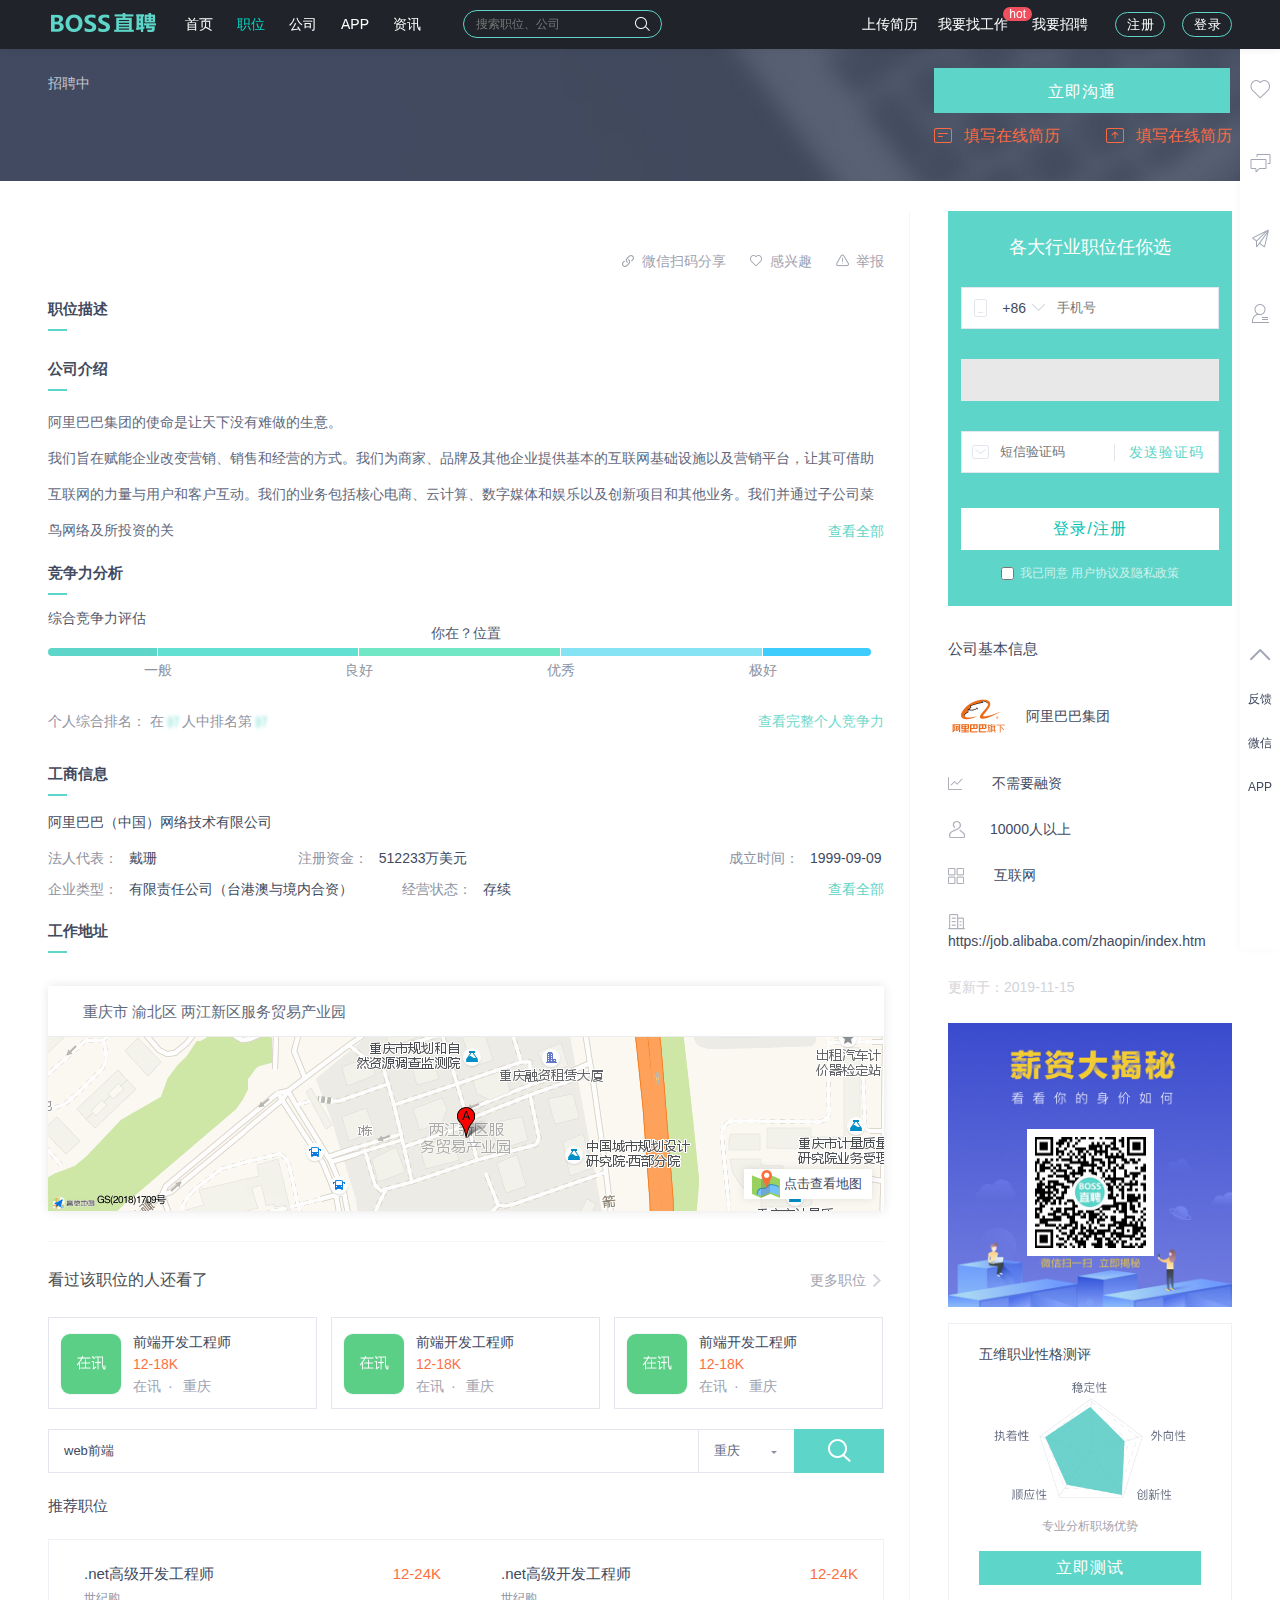
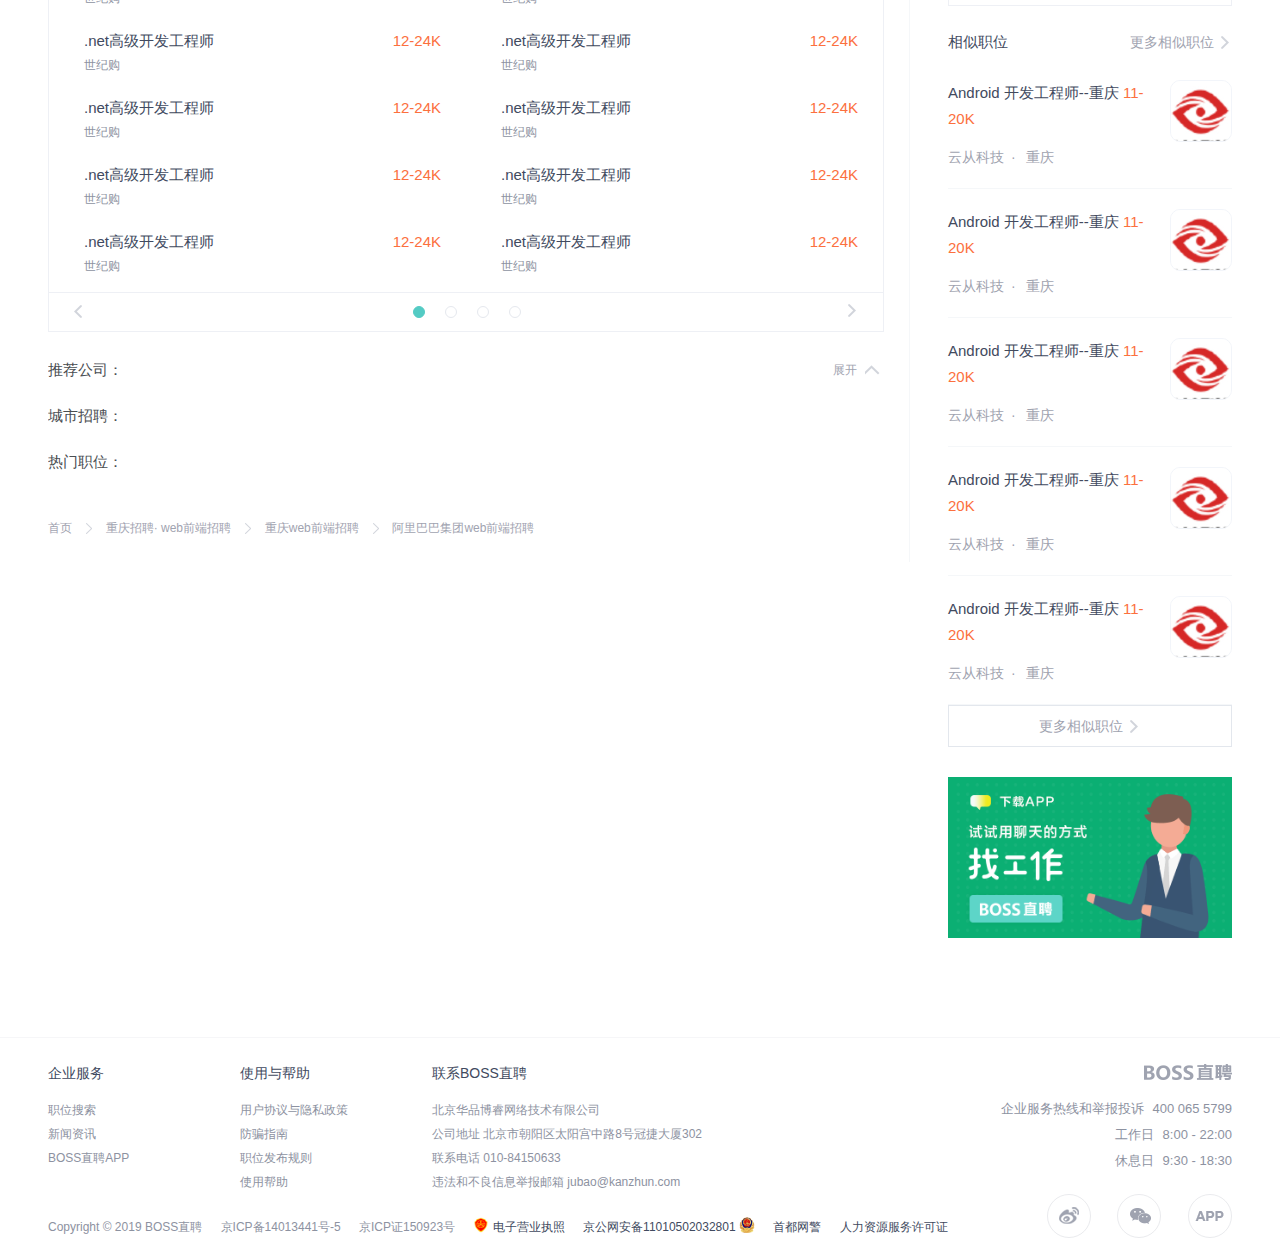
==== job.html @ 128b5499 "xfwork" ====
<!DOCTYPE html>
<html lang="en">
<head>
    <meta charset="UTF-8">
    <meta name="viewport" content="width=device-width, initial-scale=1.0">
    <meta http-equiv="X-UA-Compatible" content="ie=edge">
    <title>【前端开发工程师__重庆招聘】_阿里巴巴集团招聘-BOSS直聘</title>
    <link rel="stylesheet" href="css/job.css">
    <script type="text/javascript" src="js/mock.js"></script>
    <script src="https://ajax.aspnetcdn.com/ajax/jQuery/jquery-3.4.1.min.js"></script>
    <script type="text/javascript" src="https://webapi.amap.com/maps?v=1.4.15&key=4b1b4d65e6268a1358621d52a801e80d&plugin=AMap.CitySearch"></script>
    <script src="js/jdata.js"></script>
    <script src="js/job.js"> </script>
    <link href="unlock/unlock.css" rel="stylesheet">
    <script src='unlock/unlock.js'></script>
</head>
<body>
    <div id="wrap">
        <!-- 头部导航栏 -->
        <div id="header">
            <div class="inner clearfix">
                <div class="logo">
                    <a href="#" title="BOSS直聘">
                    </a>
                </div>
                <div class="nav">
                    <ul>
                        <li>
                            <a href="index.html">首页</a>
                        </li>
                        <li class="cur">
                            <a href="position.html">职位</a>
                        </li>
                        <li>
                            <a href="company.html">公司</a>
                        </li>
                        <li>
                            <a href="app.html">APP</a>
                        </li>
                        <li>
                            <a href="zixun.html">资讯</a>
                        </li>
                    </ul>
                </div>
                <div class="nav-search">
                    <form action="https://www.zhipin.com/job_detail/" method="get" target="_blank" class="clearfix">
                        <div class="search-form-con">
                            <p class="ipt-wrap">
                                <input type="text" placeholder="搜索职位、公司">
                            </p>
                            <button type="submit" class="btn-search">搜索</button>
                        </div>
                    </form>
                </div>
                <div class="user-nav">
                    <a href="upload.html" title="上传简历，解析内容，完善注册" class="link-sign">上传简历</a>
                    <a href="upload.html" title="上传简历，解析内容，完善注册" class="link-sign">我要找工作
                        <span class="new">hot</span>
                    </a>
                    <a href="" title="我要招聘" class="link-sign mr10">我要招聘</a>
                    <a href="" class="btn">注册</a>
                    <a href="" class="btn">登录</a>
                </div>
            </div>
        </div>
        <!-- 主体 -->
        <div id="main">
            <div class="job-banner">
                <div class="inner">
                    <div class="detail-box clearfix">
                        <div class="info-primary">
                            <div class="job-status">招聘中</div>
                            <div class="name">
                            </div>
                            <p>
                            </p>
                            <div class="tag-container">
                                <div class="job-tags">
                                    
                                </div>
                            </div>
                        </div>
                        <div class="job-op">
                            <div class="btn-container">
                                <a href="javascript:;" class="btn-startchat">立即沟通</a>
                            </div>
                            <div class="op-container">
                                <a href="upload.html" class="icon-resume">
                                    <i class="icon"></i>
                                    填写在线简历
                                </a>
                                <a href="upload.html" class="icon-upload">
                                    <i class="icon"></i>
                                    填写在线简历
                                </a>
                            </div>
                        </div>
                    </div>
                </div>
            </div>
            <!-- 下滑时出现的banner -->
            <div class="smallbanner">
                <div class="inner">
                    <div class="detail-op">
                        <div class="btns">
                            <a href="">立即沟通</a>
                        </div>
                    </div>
                    <div class="company-info">
                        <div class="name">
                        </div>
                        <div class="tag-container">
                            <div class="job-tags">
                                
                            </div>
                        </div>
                        <div class="info">                  
                            阿里巴巴集团
                            <a href="" class="link-more">查看所有职位</a>
                        </div>
                    </div>
                </div>
            </div>
            <div class="job-box">
                <div class="inner clearfix">
                    <div class="job-sider">
                        <div class="sign-wrap">
                            <div class="sign-form">
                                <h3 class="title">
                                        各大行业职位任你选
                                </h3>
                                <canvas id="side" width="284" height="50"></canvas>
                                <form action="" method="post">
                                    <div class="form-row row-se">
                                        <span class="dropdown-select">
                                            <i class="icon-arrow"></i>
                                            <em class="text-select">+86</em>
                                        </span>
                                        <span class="ipt-wrap">
                                            <i class="icon-phone"></i>
                                            <input type="text" placeholder="手机号" class="ipt ipt-phone">
                                        </span>
                                        <div class="dropdown-menu">
                                            <ul>
                                                <li>
                                                    <span class="num">+86</span>
                                                    中国大陆
                                                </li>
                                                <li>
                                                    <span class="num">+86</span>
                                                    中国大陆
                                                </li>
                                                <li>
                                                    <span class="num">+86</span>
                                                    中国大陆
                                                </li>
                                                <li>
                                                    <span class="num">+86</span>
                                                    中国大陆
                                                </li>
                                                <li>
                                                    <span class="num">+86</span>
                                                    中国大陆
                                                </li>
                                                <li>
                                                    <span class="num">+86</span>
                                                    中国大陆
                                                </li>
                                                <li>
                                                    <span class="num">+86</span>
                                                    中国大陆
                                                </li>
                                                <li>
                                                    <span class="num">+86</span>
                                                    中国大陆
                                                </li>
                                                <li>
                                                    <span class="num">+86</span>
                                                    中国大陆
                                                </li>
                                            </ul>
                                        </div>
                                        <div class="tip-error"></div>
                                    </div>
                                    <div class="form-row">
                                        <div class="row-code">
                                        </div>
                                        <div class="tip-error"></div>
                                    </div>
                                    <div class="form-row">
                                        <span class="ipt-wrap">
                                            <i class="icon-sms"></i>
                                            <input type="text" placeholder="短信验证码" class="ipt ipt-sms">
                                            <button type="button" class="btn-sms">发送验证码</button>
                                        </span>
                                        <div class="tip-error"></div>
                                    </div>
                                    <div class="form-btn">
                                        <button type="submit">登录/注册</button>
                                    </div>
                                    <div class="text-tip">
                                        <input type="checkbox" name="" id="">
                                        我已同意
                                        <a href="" target="_blank">用户协议及隐私政策</a>
                                    </div>
                                </form>
                            </div>
                        </div>
                        <div class="sider-company">
                            <p class="title">公司基本信息</p>
                            <div class="company-info">
                                <a href="">
                                    <img src="img/ali.png" alt="">
                                </a>
                                <a href="">
                                    阿里巴巴集团
                                </a>
                            </div>
                            <p>
                                <i class="icon-stage"></i>    不需要融资
                            </p>
                            <p>
                                <i class="icon-scale"></i>10000人以上
                            </p>
                            <p>
                                <i class="icon-industry"></i>
                                <a href="">互联网</a>
                            </p>
                            <p>
                                <i class="icon-net"></i>
                                https://job.alibaba.com/zhaopin/index.htm
                            </p>
                            <p class="gray">更新于：2019-11-15</p>
                        </div>
                        <div class="miniapp">
                            <img src="img/miniapp.png" alt="">
                        </div>
                        <div class="fivegraph-test">
                            <h4>五维职业性格测评</h4>
                            <i></i>
                            <p>专业分析职场优势</p>
                            <a href="" class="btn">立即测试</a>
                        </div>
                        <div class="promotion-job">
                            <h3>
                                <a href="" class="more">更多相似职位</a>
                                相似职位
                            </h3>
                            <ul>
                                <li>
                                    <div class="company-logo">
                                        <a href="">
                                            <img src="img/co1.jpg" alt="">
                                        </a>
                                    </div>
                                    <div class="info-primary">
                                        <div class="name">
                                            <a href="">Android 开发工程师--重庆 
                                                <span class="red">11-20K</span>
                                            </a>
                                        </div>
                                        <p class="gray">
                                            <a href="">云从科技</a><em>·</em>重庆
                                        </p>
                                    </div>
                                </li>
                                <li>
                                    <div class="company-logo">
                                        <a href="">
                                            <img src="img/co1.jpg" alt="">
                                        </a>
                                    </div>
                                    <div class="info-primary">
                                        <div class="name">
                                            <a href="">Android 开发工程师--重庆 
                                                <span class="red">11-20K</span>
                                            </a>
                                        </div>
                                        <p class="gray">
                                            <a href="">云从科技</a><em>·</em>重庆
                                        </p>
                                    </div>
                                </li>
                                <li>
                                    <div class="company-logo">
                                        <a href="">
                                            <img src="img/co1.jpg" alt="">
                                        </a>
                                    </div>
                                    <div class="info-primary">
                                        <div class="name">
                                            <a href="">Android 开发工程师--重庆 
                                                <span class="red">11-20K</span>
                                            </a>
                                        </div>
                                        <p class="gray">
                                            <a href="">云从科技</a><em>·</em>重庆
                                        </p>
                                    </div>
                                </li>
                                <li>
                                    <div class="company-logo">
                                        <a href="">
                                            <img src="img/co1.jpg" alt="">
                                        </a>
                                    </div>
                                    <div class="info-primary">
                                        <div class="name">
                                            <a href="">Android 开发工程师--重庆 
                                                <span class="red">11-20K</span>
                                            </a>
                                        </div>
                                        <p class="gray">
                                            <a href="">云从科技</a><em>·</em>重庆
                                        </p>
                                    </div>
                                </li>
                                <li>
                                    <div class="company-logo">
                                        <a href="">
                                            <img src="img/co1.jpg" alt="">
                                        </a>
                                    </div>
                                    <div class="info-primary">
                                        <div class="name">
                                            <a href="">Android 开发工程师--重庆 
                                                <span class="red">11-20K</span>
                                            </a>
                                        </div>
                                        <p class="gray">
                                            <a href="">云从科技</a><em>·</em>重庆
                                        </p>
                                    </div>
                                </li>
                            </ul>
                            <div class="view-more">
                                <a href="">
                                    <i>更多相似职位</i>
                                </a>
                            </div>
                        </div>
                        <div class="promotion-img">
                            <a href="app.html">
                                <img src="img/pro-1.png" alt="">
                            </a>
                        </div>
                    </div>
                    <div class="job-detail">
                        <div class="detail-op clearfix">
                            <div class="btns">
                                <div class="op-links">
                                    <a href="" class="wechat-share">
                                            微信扫码分享
                                    </a>
                                    <a href="" class="detail-like">
                                            感兴趣
                                    </a>
                                    <a href="" class="link-repot">
                                            举报
                                    </a>
                                </div>
                            </div>
                            <div class="detail-figure">        
                            </div>
                            <h2 class="name">
                            </h2>
                            <p class="gray">
                                   
                            </p>
                        </div>
                        <div class="detail-content">
                            <div class="job-sec">
                                <h3>职位描述</h3>
                                <div class="test">
                                </div>
                            </div>
                            <div class="job-sec">
                                <h3>公司介绍</h3>
                                <div class="test">
                                        阿里巴巴集团的使命是让天下没有难做的生意。
                                        <br>
                                        我们旨在赋能企业改变营销、销售和经营的方式。我们为商家、品牌及其他企业提供基本的互联网基础设施以及营销平台，让其可借助互联网的力量与用户和客户互动。我们的业务包括核心电商、云计算、数字媒体和娱乐以及创新项目和其他业务。我们并通过子公司菜鸟网络及所投资的关
                                </div>
                                <a href="" class="look-all">查看全部</a>
                            </div>
                            <div class="job-sec">
                                <h3>竞争力分析</h3>
                                <div>
                                    <div class="title">综合竞争力评估</div>
                                    <div class="prop-container">
                                        <div class="text-position">你在？位置</div>
                                        <span class="level1"></span>
                                        <span class="level2">
                                            <em>一般</em>
                                        </span>
                                        <span class="level3">
                                            <em>良好</em>
                                        </span>
                                        <span class="level4">
                                            <em>优秀</em>
                                        </span>
                                        <span class="level5">
                                            <em>极好</em>
                                        </span>
                                    </div>
                                    <div class="prop-detail">
                                        <div class="pull-right">
                                            <a href="javascript:;">查看完整个人竞争力</a>
                                        </div>
                                        <div>
                                                个人综合排名：
                                                <span>在<img src="img/pic-blur.png" alt="">人中排名第<img src="img/pic-blur.png" alt="">
                                                </span>
                                        </div>
                                    </div>
                                </div>
                            </div>
                            <div class="job-sec">
                                <h3>工商信息</h3>
                                <div class="name">阿里巴巴（中国）网络技术有限公司</div>
                                <div class="level-list">
                                    <li>
                                        <span>法人代表：</span>
                                        戴珊
                                    </li>
                                    <li>
                                        <span>注册资金：</span>
                                        512233万美元
                                    </li>
                                    <li class="res-time">
                                        <span>成立时间：</span>
                                        1999-09-09
                                    </li>
                                    <li class="company-type">
                                        <span>企业类型：</span>
                                        有限责任公司（台港澳与境内合资）
                                    </li>
                                    <li class="manage-state">
                                        <span>经营状态：</span>
                                        存续
                                    </li>
                                </div>
                                <a href="" class="look-all">查看全部</a>
                            </div>
                            <div class="job-sec">
                                <h3>工作地址</h3>
                                <div class="job-location">
                                    <div class="location-address">重庆市 渝北区 两江新区服务贸易产业园</div>
                                    <div class="job-location-map">
                                        <img src="img/staticmap.png" alt="">
                                        <p>点击查看地图</p>
                                    </div>
                                </div>
                            </div>
                            <div class="job-recomend">
                                <h3>
                                    <a href="" class="more">更多职位</a>
                                    看过该职位的人还看了    
                                </h3>
                                <ul>
                                    <li>
                                        <a href="">
                                            <div class="company-logo">
                                                <img src="img/lo1.png" alt="">
                                            </div>
                                            <div class="info-company">
                                                <div class="name">
                                                    <b>前端开发工程师</b>
                                                </div>
                                                <p class="red">12-18K</p>
                                                <p class="gray">
                                                        在讯<em class="vdot">·</em>重庆
                                                </p>
                                            </div>
                                        </a>
                                    </li>
                                    <li>
                                        <a href="">
                                            <div class="company-logo">
                                                <img src="img/lo1.png" alt="">
                                            </div>
                                            <div class="info-company">
                                                <div class="name">
                                                    <b>前端开发工程师</b>
                                                </div>
                                                <p class="red">12-18K</p>
                                                <p class="gray">
                                                        在讯<em class="vdot">·</em>重庆
                                                </p>
                                            </div>
                                        </a>
                                    </li>
                                    <li>
                                        <a href="">
                                            <div class="company-logo">
                                                <img src="img/lo1.png" alt="">
                                            </div>
                                            <div class="info-company">
                                                <div class="name">
                                                    <b>前端开发工程师</b>
                                                </div>
                                                <p class="red">12-18K</p>
                                                <p class="gray">
                                                        在讯<em class="vdot">·</em>重庆
                                                </p>
                                            </div>
                                        </a>
                                    </li>
                                </ul>
                            </div>
                            <div class="detail-search">
                                <div class="search-form">
                                    <form action="" method="get" class="clearfix">
                                        <div class="search-form-con clearfix">
                                            <p class="ipt-wrap">
                                                <input type="text" placeholder="搜索职位、公司" value="web前端">
                                            </p>
                                            <div class="city-selected">
                                                <span class="label-text">
                                                    <b>重庆</b>
                                                    <i class="icon-arrow"></i>
                                                </span>
                                            </div>
                                        </div>
                                        <button type="submit" class="btn-search">搜索</button>
                                        <div class="city-box clearfix">
                                            <ul class="drop-downpro">
                                                
                                            </ul>
                                            <div class="drop-downcity">
                                            </div>
                                        </div>
                                    </form>
                                </div>
                            </div>
                            <div class="recommend-box">
                                <h3>推荐职位</h3>
                                <div class="slider-main">
                                    <ul>
                                        <li class="cur">
                                            <a href="">
                                                <div class="name">
                                                        .net高级开发工程师 
                                                        <span class="red">12-24K</span>
                                                </div>
                                                <p>世纪购</p>
                                            </a>
                                            <a href="">
                                                <div class="name">
                                                        .net高级开发工程师 
                                                        <span class="red">12-24K</span>
                                                </div>
                                                <p>世纪购</p>
                                            </a>
                                            <a href="">
                                                <div class="name">
                                                        .net高级开发工程师 
                                                        <span class="red">12-24K</span>
                                                </div>
                                                <p>世纪购</p>
                                            </a>
                                            <a href="">
                                                <div class="name">
                                                        .net高级开发工程师 
                                                        <span class="red">12-24K</span>
                                                </div>
                                                <p>世纪购</p>
                                            </a>
                                            <a href="">
                                                <div class="name">
                                                        .net高级开发工程师 
                                                        <span class="red">12-24K</span>
                                                </div>
                                                <p>世纪购</p>
                                            </a>
                                            <a href="">
                                                <div class="name">
                                                        .net高级开发工程师 
                                                        <span class="red">12-24K</span>
                                                </div>
                                                <p>世纪购</p>
                                            </a>
                                            <a href="">
                                                <div class="name">
                                                        .net高级开发工程师 
                                                        <span class="red">12-24K</span>
                                                </div>
                                                <p>世纪购</p>
                                            </a>
                                            <a href="">
                                                <div class="name">
                                                        .net高级开发工程师 
                                                        <span class="red">12-24K</span>
                                                </div>
                                                <p>世纪购</p>
                                            </a>
                                            <a href="">
                                                <div class="name">
                                                        .net高级开发工程师 
                                                        <span class="red">12-24K</span>
                                                </div>
                                                <p>世纪购</p>
                                            </a>
                                            <a href="">
                                                <div class="name">
                                                        .net高级开发工程师 
                                                        <span class="red">12-24K</span>
                                                </div>
                                                <p>世纪购</p>
                                            </a>
                                        </li>
                                    </ul>
                                    <a href="" class="btn btn-pre"></a>
                                    <a href="" class="btn btn-next"></a>
                                    <div class="slider-dot">
                                        <i class="cur"></i>
                                        <i></i>
                                        <i></i>
                                        <i></i>
                                    </div>
                                </div>
                            </div>
                            <div class="links">
                                <dl class="links-item">
                                    <dt>推荐公司：</dt>
                                    <dd></dd>
                                </dl>
                                <dl class="links-item">
                                    <dt>城市招聘：</dt>
                                    <dd>
                                    </dd>    
                                </dl>
                                <dl class="links-item">
                                    <dt>热门职位：</dt>
                                    <dd>
                                    </dd>    
                                </dl>
                                <label for="" >
                                    <span>展开</span>
                                    <i class="fz-slidedown"></i>
                                </label>
                            </div>
                            <div class="pos-bread">
                                <a href="index.html">首页</a>
                                <i class="icon-arrow-right"></i>
                                <a href="#">重庆招聘</a>·
                                <a href="#">web前端招聘</a>
                                <i class="icon-arrow-right"></i>
                                <a href="#">重庆web前端招聘</a>
                                <i class="icon-arrow-right"></i>
                                <a href="">阿里巴巴集团web前端招聘</a>
                            </div>
                        </div>
                    </div>
                </div>
            </div>
        </div>
         <!-- 底部footer -->
         <div id="footer">
            <div class="inner">
                <div class="footer-social">
                    <img src="./img/footer-logo.png" alt="">
                    <p>
                        企业服务热线和举报投诉 
                        <span>400 065 5799</span>
                    </p>
                    <p>
                        工作日 
                        <span>8:00 - 22:00</span>
                    </p>
                    <p>休息日 
                        <span>9:30 - 18:30</span>
                    </p>
                    <p class="footer-icon">
                        <a href="http://www.weibo.com/bosszhipin" class="icon-weibo">
                        </a>
                        <a href="" class="icon-weixin">
                            <img src="./img/we_chat_qr.jpg" alt="" class="qr-weixin">
                        </a>
                        <a href="" class="icon-app">
                        </a>
                    </p>
                </div>
                <div class="footer-about clearfix">
                    <dl>
                        <dt>企业服务</dt>
                        <dd>
                            <a href="">职位搜索</a>
                            <a href="">新闻资讯</a>
                            <a href="">BOSS直聘APP</a>
                        </dd>
                    </dl>
                    <dl>
                        <dt>使用与帮助</dt>
                        <dd>
                            <a href="">用户协议与隐私政策</a>
                            <a href="">防骗指南</a>
                            <a href="">职位发布规则</a>
                            <a href="">使用帮助</a>
                        </dd>
                    </dl>
                    <dl>
                        <dt>联系BOSS直聘</dt>
                        <dd>
                            <p>北京华品博睿网络技术有限公司</p>
                            <p>公司地址 北京市朝阳区太阳宫中路8号冠捷大厦302</p>
                            <p>联系电话 010-84150633</p>
                            <p>违法和不良信息举报邮箱 
                                <a href="">jubao@kanzhun.com</a>
                            </p>
                        </dd>
                    </dl>
                </div>
                <div class="copyright">
                    <p>
                        <span>Copyright © 2019 BOSS直聘</span>
                        <span>京ICP备14013441号-5</span>
                        <span>京ICP证150923号</span>
                        <span>
                            <a href="">
                                <img src="./img/icon-badge-1.png" alt="">
                                电子营业执照
                            </a>
                        </span>
                        <span>
                            <a href="">
                                京公网安备11010502032801 
                                <img src="./img/icon-beian.png" alt="">
                            </a>
                        </span>
                        <span>
                            <a href="">
                                首都网警
                            </a>
                        </span>
                        <span>
                            <a href="">人力资源服务许可证</a>
                        </span>
                    </p>
                </div>
            </div>
        </div>
        <!-- 通用侧边栏 -->
        <div id="siderbar">
            <div class="sider-index">
                <ul class="sider-top">
                    <li class="interest-li">
                        <a href="javascript:;">
                            <i class="interest"></i>
                            感兴趣
                        </a>
                    </li>
                     <li class="chat-li">
                        <a href="javascript:;">
                            <i class="chat"></i>
                            沟通过
                        </a>
                    </li>
                     <li class="deliver-li">
                        <a href="javascript:;">
                            <i class="deliver"></i>
                            已投递
                        </a>
                    </li>
                    <li class="interview-li">
                        <a href="javascript:;">
                            <i class="interview"></i>
                            面试
                        </a>
                    </li>
                </ul>
                <ul class="sider-bottom">
                    <li>
                        <a  href="javascript:;" title="返回顶部" class="back-top"></a>
                    </li>
                    <li>
                        <a href="javascript:;">反馈</a>
                    </li>
                    <li>
                        <a href="javascript:;">微信
                            <div class="qr-layer">
                                <i></i>
                                <img src="img/wechat-qrcode.jpg" alt="">
                                关注BOSS直聘微信服务号
                            </div>
                        </a>
                    </li>
                    <li>
                        <a href="javascript:;">APP
                            <div class="qr-layer">
                                <i></i>
                                <img src="img/wechat-qrcode.jpg" alt="">
                                下载BOSS直聘APP
                            </div>
                        </a>
                    </li>
                </ul>
            </div>
        </div>
    </div>
</body>
</html>
---- css/job.css ----
@charset "UTF-8";
html, body, div, span, applet, object, iframe, h1, h2, h3, h4, h5, h6, p, blockquote, pre, a, abbr, acronym, address, big, cite, code, del, dfn, em, font, img, ins, kbd, q, s, samp, small, strike,
strong, sub, sup, tt, var, b, u, i, center, dl, dt, dd, ol, ul, li, fieldset, form, label, legend, table, caption, tbody,
tfoot, thead, tr, th, td, textarea, button {
  margin: 0;
  padding: 0;
}

address, cite, dfn, em, var, i {
  font-style: normal;
}

body {
  min-width: 1184px;
  color: #222;
  background: #fff;
  line-height: 26px;
  color: #414a60;
  font-size: 14px;
  font-family: arial,verdana,helvetica,'PingFang SC','HanHei SC',STHeitiSC-Light,Microsoft Yahei,sans-serif;
}

table {
  border-collapse: collapse;
  border-spacing: 0;
}

h1, h2, h3, h4, h5, h6, th {
  font-size: 100%;
  font-weight: normal;
}

button, input, select, textarea {
  font-size: 100%;
}

fieldset, img {
  border: 0;
}

a {
  text-decoration: none;
  color: #414a60;
}

a:hover {
  transition: all linear .2s;
  color: #00d7c6;
  text-decoration: none;
}

ul, ol {
  list-style: none;
}

input {
  outline: 0;
}

:focus {
  outline: none;
}

.clearfix::after {
  clear: both;
  content: "";
  display: block;
  overflow: hidden;
  height: 0;
}

.clearfix {
  zoom: 1;
}

#wrap #main .job-banner .inner .detail-box .job-op .btn-container .btn-startchat, #wrap #main .smallbanner .inner .detail-op .btns a, #wrap #main .job-box .inner .job-sider .sign-wrap .sign-form form .form-row .ipt-wrap .btn-sms, #wrap #main .job-box .inner .job-sider .sign-wrap .sign-form form .form-btn button, #wrap #main .job-box .inner .job-sider .fivegraph-test .btn, #wrap #main .job-box .inner .job-detail .detail-content .detail-search .search-form .btn-search {
  display: inline-block;
  min-width: 112px;
  box-sizing: content-box;
  height: 36px;
  line-height: 36px;
  border: 1px #5dd5c8 solid;
  font-size: 16px;
  color: #fff;
  letter-spacing: 1px;
  background: #5dd5c8;
  text-align: center;
  cursor: pointer;
}

#wrap #main .job-banner .inner .detail-box .job-op .btn-container .btn-startchat:hover, #wrap #main .smallbanner .inner .detail-op .btns a:hover, #wrap #main .job-box .inner .job-sider .sign-wrap .sign-form form .form-row .ipt-wrap .btn-sms:hover, #wrap #main .job-box .inner .job-sider .sign-wrap .sign-form form .form-btn button:hover, #wrap #main .job-box .inner .job-sider .fivegraph-test .btn:hover, #wrap #main .job-box .inner .job-detail .detail-content .detail-search .search-form .btn-search:hover {
  background-color: #6adbcf;
  color: #fff;
}

#wrap {
  min-height: 100%;
  overflow: visible;
  overflow-x: hidden;
  position: relative;
}

#wrap ::-webkit-scrollbar {
  width: 4px;
}

#wrap ::-webkit-scrollbar-thumb {
  height: 50px;
  background-color: #d1d4db;
  -webkit-border-radius: 5px;
}

#wrap ::-webkit-scrollbar-track-piece {
  background-color: #fff;
  -webkit-border-radius: 0;
}

#wrap #header {
  /* 这种注释内容会出现在生成的css文件中 */
  width: 100%;
  height: 49px;
  background: #202329;
  box-shadow: 0 1px 8px rgba(0, 0, 0, 0.06);
  position: relative;
  z-index: 1005;
}

#wrap #header a {
  color: #fff;
}

#wrap #header .inner {
  width: 1184px;
  max-width: 1184px;
  margin: 0 auto;
}

#wrap #header .inner .logo {
  float: left;
  padding: 6px 0 0 0;
}

#wrap #header .inner .logo a {
  display: block;
  width: 110px;
  height: 36px;
  background: url(../img/logo.png) 3px 7px no-repeat;
  background-size: 105px 19px;
}

#wrap #header .inner .nav-city {
  float: left;
  position: relative;
  cursor: pointer;
  height: 49px;
  line-height: 49px;
  color: #00d7c6;
  font-size: 0;
}

#wrap #header .inner .nav-city .nav-city-box i {
  display: inline-block;
  vertical-align: top;
  width: 15px;
  height: 23px;
  background: url(../img/icon-poi.png) 0 -165px;
  margin: 17px 3px 0 12px;
}

#wrap #header .inner .nav-city .nav-city-box span {
  font-size: 14px;
}

#wrap #header .inner .nav-city .nav-city-box .switch-city {
  font-size: 12px;
  color: #fff;
  margin-left: 10px;
}

#wrap #header .inner .nav-city .city-box {
  display: none;
  position: absolute;
  width: 298px;
  background: #fff;
  top: 49px;
  left: 0;
  z-index: 1;
  color: #9fa3b0;
  box-shadow: 0 2px 8px rgba(0, 0, 0, 0.1);
  font-size: 14px;
}

#wrap #header .inner .nav-city .city-box .drop-downpro {
  float: left;
  width: 150px;
  height: 302px;
  overflow: auto;
}

#wrap #header .inner .nav-city .city-box .drop-downpro li {
  padding-left: 28px;
  line-height: 50px;
  cursor: pointer;
}

#wrap #header .inner .nav-city .city-box .drop-downpro .cur {
  background: #f1f3f6;
}

#wrap #header .inner .nav-city .city-box .drop-downcity {
  margin-left: 150px;
  background: #f8f9fa;
  height: 302px;
  overflow: auto;
}

#wrap #header .inner .nav-city .city-box .drop-downcity ul {
  display: none;
}

#wrap #header .inner .nav-city .city-box .drop-downcity ul li {
  padding-left: 28px;
  line-height: 50px;
  cursor: pointer;
  background: #f1f3f6;
}

#wrap #header .inner .nav-city .city-box .drop-downcity ul li:hover {
  background: #edf0f3;
}

#wrap #header .inner .nav-city .city-box .drop-downcity ul .cur {
  display: block;
}

#wrap #header .inner .nav-city .city-box .drop-downcity .cur {
  display: block;
}

#wrap #header .inner .nav {
  font-size: 0;
  float: left;
  margin-left: 15px;
  height: 49px;
  line-height: 49px;
}

#wrap #header .inner .nav ul {
  display: inline-block;
  white-space: nowrap;
  vertical-align: top;
}

#wrap #header .inner .nav ul li {
  display: inline-block;
  vertical-align: top;
  text-align: center;
  font-size: 14px;
  margin: 0 7px;
}

#wrap #header .inner .nav ul li a {
  display: block;
  padding: 0 5px;
  position: relative;
  transition: all linear .2s;
  color: #fff;
}

#wrap #header .inner .nav ul li a:hover {
  color: #00d7c6;
}

#wrap #header .inner .nav ul .cur a {
  color: #00d7c6;
}

#wrap #header .inner .nav-search {
  float: left;
  position: relative;
  width: 200px;
  padding: 10px 0 0 30px;
  font-size: 13px;
}

#wrap #header .inner .nav-search .search-form-con {
  float: left;
  width: 200px;
}

#wrap #header .inner .nav-search .search-form-con .ipt-wrap {
  margin-top: 0;
  position: relative;
}

#wrap #header .inner .nav-search .search-form-con .ipt-wrap input {
  border: 1px #5dd5c8 solid;
  width: 173px;
  height: 20px;
  padding: 3px 12px;
  line-height: 20px;
  border-radius: 20px;
  font-size: 12px;
  background: 0 0;
  color: #9fa3b0;
}

#wrap #header .inner .nav-search .search-form-con .btn-search {
  display: inline-block;
  background-image: url(../img/icons.png);
  background-repeat: no-repeat;
  width: 28px;
  height: 26px;
  background-position: 10px -1719px;
  background-color: transparent;
  position: absolute;
  top: 10px;
  right: 10px;
  line-height: 44px;
  text-align: center;
  color: #fff;
  border: 0;
  cursor: pointer;
  font-size: 0;
  padding: 0;
}

#wrap #header .inner .user-nav {
  float: right;
  font-size: 0;
  height: 49px;
  line-height: 49px;
}

#wrap #header .inner .user-nav a {
  font-size: 14px;
  transition: all linear .2s;
}

#wrap #header .inner .user-nav a:hover {
  color: #00d7c6;
}

#wrap #header .inner .user-nav .link-sign {
  position: relative;
  margin-right: 20px;
}

#wrap #header .inner .user-nav .link-sign .new {
  position: absolute;
  top: -9px;
  right: -20px;
  height: 14px;
  padding: 0 6px;
  line-height: 14px;
  background-color: #ef505e;
  color: #fff;
  font-size: 12px;
  border-radius: 7px;
}

#wrap #header .inner .user-nav .mr10 {
  margin-right: 10px;
}

#wrap #header .inner .user-nav .btn {
  display: inline-block;
  letter-spacing: 1px;
  box-sizing: content-box;
  border-radius: 15px;
  text-align: center;
  font-size: 13px;
  height: 23px;
  line-height: 23px;
  padding: 0 9px 0 11px;
  margin-left: 17px;
  background: #202329;
  border: 1px #5dd5c8 solid;
  cursor: pointer;
}

#wrap .dot {
  display: inline-block;
  vertical-align: middle;
  width: 2px;
  height: 2px;
  margin: 0 7px;
  border-radius: 50%;
  background-color: rgba(255, 255, 255, 0.7);
}

#wrap #main {
  position: relative;
}

#wrap #main .job-banner {
  background: #444c60 url(../img/detail-bg.jpg) center center no-repeat;
  color: #fff;
  height: auto;
  padding: 24px 0;
}

#wrap #main .job-banner .inner {
  width: 1184px;
  max-width: 1184px;
  margin: 0 auto;
}

#wrap #main .job-banner .inner .detail-box {
  border: none;
  height: auto;
  padding: 0;
  margin: 0;
  position: relative;
  color: #4a4160;
}

#wrap #main .job-banner .inner .detail-box .info-primary {
  float: left;
  color: #4a4160;
  width: 650px;
}

#wrap #main .job-banner .inner .detail-box .info-primary .job-status {
  color: rgba(255, 255, 255, 0.7);
  font-size: 14px;
  line-height: 20px;
}

#wrap #main .job-banner .inner .detail-box .info-primary .name {
  font-size: 32px;
  line-height: 45px;
  padding: 11px 0 8px;
  color: #fff;
  font-weight: 400;
}

#wrap #main .job-banner .inner .detail-box .info-primary .name h1 {
  display: inline-block;
  font-weight: 400;
  margin-right: 10px;
  line-height: 35px;
  overflow: hidden;
  vertical-align: middle;
  font-size: 32px;
  max-width: 380px;
  white-space: nowrap;
  text-overflow: ellipsis;
}

#wrap #main .job-banner .inner .detail-box .info-primary .name .salar {
  display: inline-block;
  vertical-align: middle;
  color: #fa6a43;
  height: 42px;
  font-size: 30px;
  line-height: 42px;
  font-weight: 600;
}

#wrap #main .job-banner .inner .detail-box .info-primary p {
  color: rgba(255, 255, 255, 0.7);
  margin-bottom: 10px;
}

#wrap #main .job-banner .inner .detail-box .info-primary .tag-container {
  width: 750px;
  position: relative;
  line-height: 0;
}

#wrap #main .job-banner .inner .detail-box .info-primary .tag-container .job-tags {
  padding-top: 8px;
  height: 27px;
  overflow: hidden;
  display: inline-block;
}

#wrap #main .job-banner .inner .detail-box .info-primary .tag-container .job-tags span {
  display: inline-block;
  padding: 0 15px;
  margin-right: 10px;
  margin-bottom: 10px;
  border: 1px solid #5ed5c8;
  color: #5ed5c8;
  height: 23px;
  line-height: 23px;
  border-radius: 13px;
  margin-top: 0;
  vertical-align: top;
  font-size: 12px;
}

#wrap #main .job-banner .inner .detail-box .job-op {
  width: 298px;
  position: absolute;
  right: 0;
  top: 50%;
  bottom: 0;
  margin-top: -47px;
}

#wrap #main .job-banner .inner .detail-box .job-op .btn-container {
  font-size: 0;
}

#wrap #main .job-banner .inner .detail-box .job-op .btn-container .btn-startchat {
  width: 296px;
  margin-top: 0;
  display: inline-block;
  height: 45px;
  line-height: 45px;
  box-sizing: border-box;
}

#wrap #main .job-banner .inner .detail-box .job-op .op-container {
  overflow: hidden;
  position: absolute;
  bottom: 10px;
  width: 100%;
}

#wrap #main .job-banner .inner .detail-box .job-op .op-container a {
  height: 22px;
  line-height: 22px;
  font-size: 16px;
  color: #fa6a43;
}

#wrap #main .job-banner .inner .detail-box .job-op .op-container a .icon {
  display: inline-block;
  vertical-align: -2px;
  width: 18px;
  height: 15px;
  margin-right: 8px;
}

#wrap #main .job-banner .inner .detail-box .job-op .op-container .icon-resume {
  float: left;
}

#wrap #main .job-banner .inner .detail-box .job-op .op-container .icon-resume .icon {
  background: url(../img/icon-resume.png) center center no-repeat;
  background-size: contain;
}

#wrap #main .job-banner .inner .detail-box .job-op .op-container .icon-upload {
  float: right;
}

#wrap #main .job-banner .inner .detail-box .job-op .op-container .icon-upload .icon {
  background: url(../img/icon-upload.png) center center no-repeat;
  background-size: contain;
}

#wrap #main .smallbanner {
  width: 100%;
  background: #444c60 url(../img/detail-bg.jpg) center center no-repeat;
  color: #fff;
  position: fixed;
  z-index: 1001;
  top: 0;
  padding: 14px 0;
  display: none;
}

#wrap #main .smallbanner .inner {
  width: 1184px;
  max-width: 1184px;
  margin: 0 auto;
  position: relative;
}

#wrap #main .smallbanner .inner .detail-op {
  position: absolute;
  top: 50%;
  right: 0;
  margin-top: -22px;
  padding: 0;
}

#wrap #main .smallbanner .inner .detail-op .btns {
  float: right;
  text-align: right;
  padding: 0;
  margin-top: 0;
}

#wrap #main .smallbanner .inner .detail-op .btns a {
  width: 270px;
  height: 44px;
  line-height: 44px;
  box-sizing: border-box;
  margin-left: 0;
}

#wrap #main .smallbanner .inner .name {
  font-size: 24px;
  line-height: 45px;
}

#wrap #main .smallbanner .inner .name h1 {
  font-size: 32px;
  line-height: 45px;
  max-width: 380px;
  white-space: nowrap;
  text-overflow: ellipsis;
  overflow: hidden;
  height: 45px;
  display: inline-block;
  vertical-align: middle;
  font-weight: 400;
}

#wrap #main .smallbanner .inner .name .badge {
  display: inline-block;
  background: 0 0;
  font-size: 30px;
  line-height: 42px;
  color: #fa6a43;
  margin-left: 10px;
  font-weight: 700;
  vertical-align: middle;
  margin-top: -3px;
  text-align: center;
  padding: 0 11px;
  border-radius: 15px;
}

#wrap #main .smallbanner .inner .tag-container {
  position: relative;
  margin-top: 9px;
  height: 25px;
  margin-bottom: 13px;
  width: 750px;
}

#wrap #main .smallbanner .inner .tag-container .job-tags {
  display: inline-block;
  vertical-align: top;
  overflow: hidden;
  height: 26px;
}

#wrap #main .smallbanner .inner .tag-container .job-tags span {
  display: inline-block;
  padding: 0 15px;
  margin-right: 10px;
  margin-bottom: 10px;
  border: 1px solid #5ed5c8;
  color: #5ed5c8;
  height: 23px;
  line-height: 23px;
  border-radius: 13px;
  margin-top: 0;
  vertical-align: top;
  font-size: 12px;
}

#wrap #main .smallbanner .inner .info .link-more {
  font-size: 14px;
  line-height: 14px;
  color: #5dd5c8;
  text-decoration: underline;
  margin-left: 16px;
}

@keyframes sildeUp {
  0% {
    height: 0;
    overflow: hidden;
  }
  100% {
    height: 120px;
    overflow: hidden;
  }
}

#wrap #main .curb {
  display: block;
  animation: sildeUp 0.2s linear forwards;
}

#wrap #main .job-box {
  margin-top: 30px;
}

#wrap #main .job-box .inner {
  width: 1184px;
  max-width: 1184px;
  margin: 0 auto;
}

#wrap #main .job-box .inner .job-sider {
  float: right;
  width: 284px;
  padding-bottom: 40px;
}

#wrap #main .job-box .inner .job-sider .sign-wrap {
  margin: 0 0 30px;
}

#wrap #main .job-box .inner .job-sider .sign-wrap .sign-form {
  width: auto;
  height: auto;
  background-color: #5dd5c8;
  box-shadow: none;
  border-radius: 0;
  padding: 0;
  position: relative;
}

#wrap #main .job-box .inner .job-sider .sign-wrap .sign-form .title {
  padding: 20px 0 24px;
  color: #fff;
  font-size: 18px;
  font-weight: 400;
  line-height: 32px;
  position: relative;
  text-align: center;
}

#wrap #main .job-box .inner .job-sider .sign-wrap .sign-form #side {
  position: absolute;
  bottom: 0;
  right: 0;
}

#wrap #main .job-box .inner .job-sider .sign-wrap .sign-form form {
  width: 258px;
  margin: 0 auto;
}

#wrap #main .job-box .inner .job-sider .sign-wrap .sign-form form .form-row {
  position: relative;
  margin: 0 0 30px;
}

#wrap #main .job-box .inner .job-sider .sign-wrap .sign-form form .form-row .dropdown-select {
  position: absolute;
  top: 1px;
  left: 28px;
  height: 40px;
  z-index: 1;
  background: 0 0;
}

#wrap #main .job-box .inner .job-sider .sign-wrap .sign-form form .form-row .dropdown-select .icon-arrow {
  position: absolute;
  right: 5px;
  top: 12px;
  background-image: url(../img/icons.png);
  background-repeat: no-repeat;
  cursor: pointer;
  width: 16px;
  height: 16px;
  background-position: 2px -54px;
}

#wrap #main .job-box .inner .job-sider .sign-wrap .sign-form form .form-row .dropdown-select .text-select {
  display: inline-block;
  font-style: normal;
  cursor: pointer;
  width: 37px;
  padding: 7px 25px 7px 0;
  border: 0;
  text-align: right;
}

#wrap #main .job-box .inner .job-sider .sign-wrap .sign-form form .form-row .ipt-wrap {
  position: relative;
  display: block;
}

#wrap #main .job-box .inner .job-sider .sign-wrap .sign-form form .form-row .ipt-wrap .icon-phone {
  position: absolute;
  width: 20px;
  height: 20px;
  left: 9px;
  top: 11px;
  background-position: 2px 1px;
  background-image: url(../img/icons-sign.png);
  background-repeat: no-repeat;
  transition: box-shadow linear .2s;
}

#wrap #main .job-box .inner .job-sider .sign-wrap .sign-form form .form-row .ipt-wrap .ipt-phone {
  width: 143px;
  padding-left: 95px;
}

#wrap #main .job-box .inner .job-sider .sign-wrap .sign-form form .form-row .ipt-wrap .icon-sms {
  position: absolute;
  width: 20px;
  height: 20px;
  left: 9px;
  top: 11px;
  background-image: url(../img/icons-sign.png);
  background-repeat: no-repeat;
  -webkit-transition: box-shadow linear .2s;
  transition: box-shadow linear .2s;
  background-position: 2px -141px;
}

#wrap #main .job-box .inner .job-sider .sign-wrap .sign-form form .form-row .ipt-wrap .ipt-sms {
  width: 200px;
  padding-left: 38px;
}

#wrap #main .job-box .inner .job-sider .sign-wrap .sign-form form .form-row .ipt-wrap .btn-sms {
  position: absolute;
  right: 1px;
  top: 3px;
  font-size: 14px;
  background-color: #fff;
  background-position: 0 -356px;
  min-width: 104px;
  color: #5dd5c8;
  border: 0;
  background-image: url(../img/icons-sign.png);
  background-repeat: no-repeat;
  -webkit-transition: box-shadow linear .2s;
  transition: box-shadow linear .2s;
}

#wrap #main .job-box .inner .job-sider .sign-wrap .sign-form form .form-row .ipt-wrap .btn-sms:hover {
  color: #5dd5c8;
  background-color: #fff;
}

#wrap #main .job-box .inner .job-sider .sign-wrap .sign-form form .form-row .dropdown-menu {
  display: none;
  position: relative;
  height: 0;
  margin-right: 2px;
  left: 0;
  z-index: 10;
}

#wrap #main .job-box .inner .job-sider .sign-wrap .sign-form form .form-row .dropdown-menu ul {
  position: absolute;
  top: 0;
  left: 0;
  width: 176px;
  max-height: 292px;
  border: 1px #e3e7ed solid;
  border-top: 0;
  background-color: #fff;
  overflow: auto;
}

#wrap #main .job-box .inner .job-sider .sign-wrap .sign-form form .form-row .dropdown-menu ul li {
  line-height: 42px;
  padding: 0 15px;
  cursor: pointer;
}

#wrap #main .job-box .inner .job-sider .sign-wrap .sign-form form .form-row .dropdown-menu ul li .num {
  float: right;
}

#wrap #main .job-box .inner .job-sider .sign-wrap .sign-form form .form-row .dropdown-menu ul li:hover {
  background-color: #f2f5f9;
}

#wrap #main .job-box .inner .job-sider .sign-wrap .sign-form form .form-row .tip-error {
  display: none;
  position: absolute;
  left: 3px;
  top: 45px;
  height: 18px;
  padding: 0 0 0 27px;
  background: url(../img/icons.png) no-repeat 0 -1059px;
  background-size: 18px auto;
  color: #fc703e;
  text-align: left;
  line-height: 18px;
  background-position: 0 -1114px;
  color: #ffeb9e;
}

#wrap #main .job-box .inner .job-sider .sign-wrap .sign-form form .form-row .ipt {
  width: 286px;
  padding-right: 40px;
  min-width: 0;
  padding: 9px 18px;
  border-color: #e3e7ed;
  vertical-align: middle;
  min-height: 22px;
  line-height: 22px;
  border: 1px solid #e3e7ed;
  font-size: 13px;
}

#wrap #main .job-box .inner .job-sider .sign-wrap .sign-form form .form-row .ipt:focus {
  box-shadow: 1px 2px 3px #d7f4f1;
  border-color: #59cac2;
}

#wrap #main .job-box .inner .job-sider .sign-wrap .sign-form form .form-row .row-code {
  min-height: 42px;
  background: #e8e8e8;
  font-size: 12px;
}

#wrap #main .job-box .inner .job-sider .sign-wrap .sign-form form .form-row .row-code .slide-to-unlock-handle {
  text-align: center;
  border: 1px solid #fff;
  position: absolute;
  z-index: 10;
}

#wrap #main .job-box .inner .job-sider .sign-wrap .sign-form form .form-btn {
  margin-top: 35px;
}

#wrap #main .job-box .inner .job-sider .sign-wrap .sign-form form .form-btn button {
  width: 100%;
  font-size: 16px;
  height: 42px;
  line-height: 42px;
  border: none;
  cursor: pointer;
  background-color: #fff;
  color: #00c2b3;
  position: relative;
  z-index: 12;
}

#wrap #main .job-box .inner .job-sider .sign-wrap .sign-form form .form-btn button:hover {
  color: #00c2b3;
  background-color: #fff;
  opacity: .9;
}

#wrap #main .job-box .inner .job-sider .sign-wrap .sign-form form .text-tip {
  padding: 10px 0 20px;
  font-size: 12px;
  color: rgba(255, 255, 255, 0.7);
  position: relative;
  z-index: 2;
  text-align: center;
  overflow: hidden;
}

#wrap #main .job-box .inner .job-sider .sign-wrap .sign-form form .text-tip input {
  vertical-align: top;
  margin: 7px 3px 0 0;
}

#wrap #main .job-box .inner .job-sider .sign-wrap .sign-form form .text-tip a {
  color: #fff;
  opacity: .7;
}

#wrap #main .job-box .inner .job-sider .sign-wrap .sign-form form .text-tip a:hover {
  opacity: .9;
}

#wrap #main .job-box .inner .job-sider .sign-wrap .sign-form form .row-se {
  z-index: 10;
}

#wrap #main .job-box .inner .job-sider .sider-company .title {
  line-height: 25px;
  margin-bottom: 25px;
  font-size: 15px;
  font-weight: 500;
  color: #414a60;
}

#wrap #main .job-box .inner .job-sider .sider-company .company-info {
  overflow: hidden;
  line-height: 60px;
  margin-bottom: 27px;
}

#wrap #main .job-box .inner .job-sider .sider-company .company-info img {
  width: 60px;
  height: 60px;
  float: left;
  margin-right: 18px;
  border-radius: 10px;
}

#wrap #main .job-box .inner .job-sider .sider-company p {
  line-height: 20px;
  margin-bottom: 26px;
}

#wrap #main .job-box .inner .job-sider .sider-company p i {
  display: inline-block;
  vertical-align: -4px;
  width: 17px;
  height: 17px;
  margin-right: 25px;
}

#wrap #main .job-box .inner .job-sider .sider-company p .icon-stage {
  width: 15px;
  background: url(../img/icon-stage.png) center center no-repeat;
  background-size: contain;
}

#wrap #main .job-box .inner .job-sider .sider-company p .icon-scale {
  background: url(../img/icon-scale.png) center center no-repeat;
  background-size: contain;
}

#wrap #main .job-box .inner .job-sider .sider-company p .icon-industry {
  background: url(../img/icon-industry.png) center center no-repeat;
  background-size: contain;
}

#wrap #main .job-box .inner .job-sider .sider-company p .icon-net {
  background: url(../img/icon-net.png) center center no-repeat;
  background-size: contain;
}

#wrap #main .job-box .inner .job-sider .sider-company .gray {
  color: #d0d4da;
}

#wrap #main .job-box .inner .job-sider .miniapp {
  width: 284px;
  height: 170px;
  padding-top: 114px;
  background: url(../img/salary-miniapp.jpg) no-repeat center top;
  background-size: 100%;
  margin-bottom: 16px;
}

#wrap #main .job-box .inner .job-sider .miniapp img {
  display: block;
  width: 111px;
  height: 111px;
  margin: 0 auto;
  box-shadow: 0 0 0 8px #fff;
}

#wrap #main .job-box .inner .job-sider .fivegraph-test {
  background: #fff;
  padding: 20px 30px;
  margin-bottom: 16px;
  position: relative;
  border: solid 1px #eef0f5;
}

#wrap #main .job-box .inner .job-sider .fivegraph-test h4 {
  height: 20px;
  font-size: 14px;
  font-weight: 500;
  color: #414a60;
  line-height: 20px;
  text-align: left;
}

#wrap #main .job-box .inner .job-sider .fivegraph-test i {
  background: url(../img/five-graph.png) no-repeat center;
  display: block;
  background-size: contain;
  width: 192px;
  height: 122px;
  margin: 16px auto;
}

#wrap #main .job-box .inner .job-sider .fivegraph-test p {
  font-size: 12px;
  color: #9fa3af;
  line-height: 17px;
  margin: 16px 0;
  text-align: center;
}

#wrap #main .job-box .inner .job-sider .fivegraph-test .btn {
  width: 100%;
  margin-top: 14px;
  display: block;
  height: 34px;
  line-height: 34px;
  border: 0 none;
  border-radius: 0;
}

#wrap #main .job-box .inner .job-sider .promotion-job {
  margin-bottom: 20px;
  padding-bottom: 10px;
}

#wrap #main .job-box .inner .job-sider .promotion-job h3 {
  color: #424a5e;
  font-size: 15px;
  font-weight: 500;
  padding: 7px 0 5px;
}

#wrap #main .job-box .inner .job-sider .promotion-job h3 .more {
  float: right;
  background-image: url(../img/icons.png);
  background-repeat: no-repeat;
  font-size: 14px;
  color: #9fa3b0;
  background-position: right -1581px;
  padding-right: 28px;
  margin-right: -10px;
  font-weight: 400;
}

#wrap #main .job-box .inner .job-sider .promotion-job h3 .more:hover {
  color: #4a4e52;
}

#wrap #main .job-box .inner .job-sider .promotion-job ul li {
  border-bottom: 1px #f5f7f9 solid;
  padding-bottom: 18px;
}

#wrap #main .job-box .inner .job-sider .promotion-job ul li .company-logo {
  width: 62px;
  float: right;
  vertical-align: top;
  margin-left: 23px;
  padding-top: 20px;
}

#wrap #main .job-box .inner .job-sider .promotion-job ul li .company-logo img {
  display: block;
  width: 60px;
  height: 60px;
  border-radius: 10px;
  border: 1px solid #f2f5fa;
}

#wrap #main .job-box .inner .job-sider .promotion-job ul li .info-primary .name {
  font-size: 15px;
  color: #424a5e;
  padding: 20px 0 12px;
}

#wrap #main .job-box .inner .job-sider .promotion-job ul li .info-primary .name a {
  color: #424a5e;
}

#wrap #main .job-box .inner .job-sider .promotion-job ul li .info-primary .name a:hover {
  color: #6adbcf;
}

#wrap #main .job-box .inner .job-sider .promotion-job ul li .info-primary .gray {
  color: #9fa3af;
}

#wrap #main .job-box .inner .job-sider .promotion-job ul li .info-primary .gray a {
  color: #9fa3af;
}

#wrap #main .job-box .inner .job-sider .promotion-job ul li .info-primary .gray a:hover {
  color: #4a4e52;
}

#wrap #main .job-box .inner .job-sider .promotion-job ul li .info-primary .gray em {
  display: inline-block;
  padding: 0 10px 0 7px;
}

#wrap #main .job-box .inner .job-sider .promotion-job .view-more a {
  display: block;
  border: 1px #e3e7ed solid;
  height: 40px;
  text-align: center;
}

#wrap #main .job-box .inner .job-sider .promotion-job .view-more a i {
  display: inline-block;
  font-style: normal;
  margin-top: 7px;
  font-size: 14px;
  color: #9fa3b0;
  background-position: right -1581px;
  padding-right: 28px;
  margin-right: -10px;
  font-weight: 400;
  background-image: url(../img/icons.png);
  background-repeat: no-repeat;
}

#wrap #main .job-box .inner .job-sider .promotion-job .view-more a i:hover {
  color: #4a4e52;
}

#wrap #main .job-box .inner .job-sider .promotion-job .red {
  color: #fc703e;
}

#wrap #main .job-box .inner .job-sider .promotion-img {
  margin-bottom: 16px;
}

#wrap #main .job-box .inner .job-sider .promotion-img img {
  display: block;
  width: 284px;
}

#wrap #main .job-box .inner .job-detail {
  position: relative;
  padding-right: 25px;
  border-right: 1px #f5f7f9 solid;
  float: left;
  width: 836px;
  padding-bottom: 45px;
  min-height: 813px;
}

#wrap #main .job-box .inner .job-detail .detail-op {
  width: 100%;
  padding-top: 0;
  margin-bottom: 10px;
}

#wrap #main .job-box .inner .job-detail .detail-op .btns {
  padding-top: 21px;
  float: right;
  text-align: right;
}

#wrap #main .job-box .inner .job-detail .detail-op .btns .op-links {
  text-align: right;
  padding-top: 10px;
  position: relative;
}

#wrap #main .job-box .inner .job-detail .detail-op .btns .op-links a {
  display: inline-block;
  margin-left: 20px;
  background: url(../img/icons-like-2.png) no-repeat;
  color: #9fa3b0;
  padding-left: 20px;
  transition: none;
}

#wrap #main .job-box .inner .job-detail .detail-op .btns .op-links .wechat-share {
  position: relative;
  background-position: 0 -138px;
}

#wrap #main .job-box .inner .job-detail .detail-op .btns .op-links .wechat-share:hover {
  background-position: 0 -166px;
  color: #5dd5c8;
}

#wrap #main .job-box .inner .job-detail .detail-op .btns .op-links .detail-like {
  background-position: 0 -73px;
}

#wrap #main .job-box .inner .job-detail .detail-op .btns .op-links .detail-like:hover {
  background-position: 0 -106px;
  color: #5dd5c8;
}

#wrap #main .job-box .inner .job-detail .detail-op .btns .op-links .link-repot {
  background-position: 0 6px;
}

#wrap #main .job-box .inner .job-detail .detail-op .btns .op-links .link-repot:hover {
  background-position: 0 -34px;
  color: #5dd5c8;
}

#wrap #main .job-box .inner .job-detail .detail-op .detail-figure {
  float: left;
}

#wrap #main .job-box .inner .job-detail .detail-op .detail-figure img {
  width: 60px;
  height: 60px;
  border-radius: 100%;
  vertical-align: top;
  margin-right: 20px;
}

#wrap #main .job-box .inner .job-detail .detail-op .name {
  margin-top: 6px;
  font-size: 20px;
  color: #424a5e;
  font-weight: 400;
}

#wrap #main .job-box .inner .job-detail .detail-op .name .icon-vip {
  display: inline-block;
  background-image: url(../img/icons.png);
  background-repeat: no-repeat;
  background-position: 0 -1150px;
  width: 18px;
  height: 18px;
  vertical-align: middle;
  margin-top: -3px;
  margin-left: 15px;
}

#wrap #main .job-box .inner .job-detail .detail-op .gray {
  color: #9fa3af;
}

#wrap #main .job-box .inner .job-detail .detail-content .job-sec {
  position: relative;
}

#wrap #main .job-box .inner .job-detail .detail-content .job-sec h3 {
  font-weight: 700;
  font-size: 15px;
  color: #424a5e;
  line-height: 50px;
  padding: 0 0 10px 0;
  margin-bottom: 0;
  background: url(../img/line-sec.png) 0 45px no-repeat;
}

#wrap #main .job-box .inner .job-detail .detail-content .job-sec .test {
  word-break: break-all;
  word-wrap: break-word;
  color: #61687c;
  line-height: 36px;
}

#wrap #main .job-box .inner .job-detail .detail-content .job-sec .look-all {
  color: #5dd5c8;
  position: absolute;
  bottom: 4px;
  right: 0;
  background: url(../img/layer-more.png) no-repeat;
  padding-left: 20px;
}

#wrap #main .job-box .inner .job-detail .detail-content .job-sec .title {
  font-size: 14px;
  color: #51586d;
  line-height: 20px;
}

#wrap #main .job-box .inner .job-detail .detail-content .job-sec .prop-container {
  position: relative;
  margin-top: 20px;
  height: 8px;
  font-size: 0;
  white-space: nowrap;
}

#wrap #main .job-box .inner .job-detail .detail-content .job-sec .prop-container .text-position {
  position: absolute;
  top: -28px;
  left: 50%;
  margin-left: -35px;
  font-size: 14px;
  color: #51586d;
}

#wrap #main .job-box .inner .job-detail .detail-content .job-sec .prop-container span {
  position: relative;
  display: inline-block;
  vertical-align: top;
  height: 100%;
}

#wrap #main .job-box .inner .job-detail .detail-content .job-sec .prop-container .level1 {
  width: 13%;
  background: #5dd5c8;
  border-radius: 4px;
  border-top-right-radius: 0;
  border-bottom-right-radius: 0;
}

#wrap #main .job-box .inner .job-detail .detail-content .job-sec .prop-container .level2 {
  width: 24%;
  background: #62e1d3;
  margin-left: 1px;
}

#wrap #main .job-box .inner .job-detail .detail-content .job-sec .prop-container .level3 {
  width: 24%;
  background: #72e7c6;
  margin-left: 1px;
}

#wrap #main .job-box .inner .job-detail .detail-content .job-sec .prop-container .level4 {
  width: 24%;
  background: #85e3f4;
  margin-left: 1px;
}

#wrap #main .job-box .inner .job-detail .detail-content .job-sec .prop-container .level5 {
  width: 13%;
  background: #3dccfc;
  border-radius: 4px;
  border-top-left-radius: 0;
  border-bottom-left-radius: 0;
  margin-left: 1px;
}

#wrap #main .job-box .inner .job-detail .detail-content .job-sec .prop-container em {
  position: relative;
  top: 12px;
  left: -14px;
  font-size: 14px;
  color: #8e93a2;
  line-height: 20px;
  font-style: normal;
}

#wrap #main .job-box .inner .job-detail .detail-content .job-sec .prop-detail {
  margin-top: 52px;
  margin-bottom: 15px;
  font-size: 14px;
  color: #8e93a2;
}

#wrap #main .job-box .inner .job-detail .detail-content .job-sec .prop-detail .pull-right {
  float: right;
  position: relative;
}

#wrap #main .job-box .inner .job-detail .detail-content .job-sec .prop-detail .pull-right a {
  font-size: 14px;
  color: #6dd9cc;
}

#wrap #main .job-box .inner .job-detail .detail-content .job-sec .prop-detail img {
  display: inline-block;
  vertical-align: middle;
  width: 18px;
  height: 20px;
}

#wrap #main .job-box .inner .job-detail .detail-content .job-sec .level-list {
  margin-top: 5px;
  height: 66px;
}

#wrap #main .job-box .inner .job-detail .detail-content .job-sec .level-list li {
  display: inline-block;
  width: 246px;
  margin-top: 5px;
}

#wrap #main .job-box .inner .job-detail .detail-content .job-sec .level-list li span {
  display: inline-block;
  margin-right: 7px;
  color: #8d92a1;
}

#wrap #main .job-box .inner .job-detail .detail-content .job-sec .level-list .res-time {
  width: 155px;
  float: right;
}

#wrap #main .job-box .inner .job-detail .detail-content .job-sec .level-list .company-type {
  width: 350px;
  overflow: hidden;
  white-space: nowrap;
  text-overflow: ellipsis;
}

#wrap #main .job-box .inner .job-detail .detail-content .job-sec .level-list .manage-state {
  width: 230px;
  overflow: hidden;
  white-space: nowrap;
  text-overflow: ellipsis;
}

#wrap #main .job-box .inner .job-detail .detail-content .job-sec .job-location {
  margin-top: 20px;
  font-size: 13px;
  position: relative;
  box-shadow: 0 0 10px rgba(0, 0, 0, 0.1);
}

#wrap #main .job-box .inner .job-detail .detail-content .job-sec .job-location .location-address {
  display: block;
  background-position: 15px -420px;
  padding-left: 25px;
  color: #62687a;
  padding: 13px 15px 11px 35px;
  font-size: 15px;
  border-bottom: 1px #ecedef solid;
}

#wrap #main .job-box .inner .job-detail .detail-content .job-sec .job-location .job-location-map {
  cursor: pointer;
}

#wrap #main .job-box .inner .job-detail .detail-content .job-sec .job-location .job-location-map img {
  vertical-align: top;
}

#wrap #main .job-box .inner .job-detail .detail-content .job-sec .job-location .job-location-map p {
  cursor: pointer;
  position: absolute;
  right: 12px;
  bottom: 12px;
  -webkit-box-shadow: 0 0 10px rgba(0, 0, 0, 0.1);
  padding: 2px 10px 2px 40px;
  background: url(../img/map-icon.png) no-repeat 8px center #fff;
}

#wrap #main .job-box .inner .job-detail .detail-content .job-recomend {
  margin-top: 30px;
  padding-top: 25px;
  border-top: 1px #f5f7f9 solid;
}

#wrap #main .job-box .inner .job-detail .detail-content .job-recomend h3 {
  color: #4a4e52;
  font-size: 16px;
  font-weight: 400;
  margin-bottom: 24px;
}

#wrap #main .job-box .inner .job-detail .detail-content .job-recomend h3 .more {
  float: right;
  font-size: 14px;
  color: #9fa3b0;
  background-position: right -1581px;
  padding-right: 28px;
  margin-right: -10px;
  font-weight: 400;
  background-image: url(../img/icons.png);
  background-repeat: no-repeat;
}

#wrap #main .job-box .inner .job-detail .detail-content .job-recomend h3 .more:hover {
  color: #4a4e52;
}

#wrap #main .job-box .inner .job-detail .detail-content .job-recomend ul {
  font-size: 0;
  white-space: nowrap;
  overflow: hidden;
}

#wrap #main .job-box .inner .job-detail .detail-content .job-recomend ul li {
  width: 269px;
  margin-right: 14px;
  display: inline-block;
  font-size: 14px;
}

#wrap #main .job-box .inner .job-detail .detail-content .job-recomend ul li a {
  display: block;
  height: 60px;
  padding: 15px 11px;
  border: 1px #e3e7ed solid;
}

#wrap #main .job-box .inner .job-detail .detail-content .job-recomend ul li a .company-logo {
  float: left;
  margin-left: 0;
  width: 62px;
  vertical-align: top;
}

#wrap #main .job-box .inner .job-detail .detail-content .job-recomend ul li a .company-logo img {
  width: 60px;
  height: 60px;
  border-radius: 10px;
  border: 1px solid #f2f5fa;
}

#wrap #main .job-box .inner .job-detail .detail-content .job-recomend ul li a .info-company {
  margin-left: 73px;
}

#wrap #main .job-box .inner .job-detail .detail-content .job-recomend ul li a .info-company .name {
  font-size: 14px;
  margin-bottom: -4px;
  margin-top: -4px;
}

#wrap #main .job-box .inner .job-detail .detail-content .job-recomend ul li a .info-company .name b {
  display: inline-block;
  font-weight: 400;
  max-width: 120px;
  white-space: nowrap;
  overflow: hidden;
  text-overflow: ellipsis;
  vertical-align: middle;
  margin-top: -2px;
}

#wrap #main .job-box .inner .job-detail .detail-content .job-recomend ul li a .info-company p {
  overflow: hidden;
  text-overflow: ellipsis;
  white-space: nowrap;
  height: 22px;
}

#wrap #main .job-box .inner .job-detail .detail-content .job-recomend ul li a .info-company .red {
  color: #fc703e;
}

#wrap #main .job-box .inner .job-detail .detail-content .job-recomend ul li a .info-company .gray {
  color: #9fa3af;
}

#wrap #main .job-box .inner .job-detail .detail-content .job-recomend ul li a:hover {
  border: 1px #5dd5c8 solid;
}

#wrap #main .job-box .inner .job-detail .detail-content .detail-search {
  padding-top: 20px;
  width: auto;
  position: relative;
  font-size: 13px;
}

#wrap #main .job-box .inner .job-detail .detail-content .detail-search .search-form {
  z-index: 1000;
  position: relative;
  zoom: 1;
}

#wrap #main .job-box .inner .job-detail .detail-content .detail-search .search-form .search-form-con {
  float: left;
  width: 746px;
}

#wrap #main .job-box .inner .job-detail .detail-content .detail-search .search-form .search-form-con .ipt-wrap {
  float: left;
  width: 649px;
  border-left: 1px solid #e3e7ed;
  border-color: #e3e7ed;
  background: #fff;
  border: 1px solid #e3e7ed;
  border-right: none;
}

#wrap #main .job-box .inner .job-detail .detail-content .detail-search .search-form .search-form-con .ipt-wrap input {
  width: 619px;
  padding: 7px 15px;
  height: 28px;
  line-height: 30px;
  border: 0;
  font-size: 13px;
  color: #414a60;
}

#wrap #main .job-box .inner .job-detail .detail-content .detail-search .search-form .search-form-con .city-selected {
  width: 65px;
  height: 28px;
  border: 1px solid #e3e7ed;
  border-right: none;
  line-height: 30px;
  float: left;
  padding: 6px 15px 8px 15px;
  background-color: #fff;
  position: relative;
  cursor: pointer;
}

#wrap #main .job-box .inner .job-detail .detail-content .detail-search .search-form .search-form-con .city-selected .label-text {
  width: 55px;
  white-space: nowrap;
  overflow: hidden;
  display: inline-block;
}

#wrap #main .job-box .inner .job-detail .detail-content .detail-search .search-form .search-form-con .city-selected .label-text b {
  font-weight: 400;
  font-size: 13px;
  color: #61687c;
}

#wrap #main .job-box .inner .job-detail .detail-content .detail-search .search-form .search-form-con .city-selected .label-text .icon-arrow {
  position: absolute;
  right: 7px;
  top: 15px;
  width: 16px;
  height: 16px;
  background-position: 0 -2044px;
  background-image: url(../img/icons.png);
  background-repeat: no-repeat;
}

#wrap #main .job-box .inner .job-detail .detail-content .detail-search .search-form .search-form-con .cur .label-text .icon-arrow {
  background-position: 0 -2067px;
}

#wrap #main .job-box .inner .job-detail .detail-content .detail-search .search-form .search-form-con:hover .ipt-wrap {
  border-color: #53cac3;
  transition: all linear .1s;
}

#wrap #main .job-box .inner .job-detail .detail-content .detail-search .search-form .search-form-con:hover .city-selected {
  border-color: #53cac3;
  transition: all linear .1s;
}

#wrap #main .job-box .inner .job-detail .detail-content .detail-search .search-form .btn-search {
  display: inline-block;
  background-image: url(../img/icons.png);
  background-repeat: no-repeat;
  height: 44px;
  line-height: 44px;
  text-align: center;
  color: #fff;
  border: 0;
  cursor: pointer;
  font-size: 0;
  width: 90px;
  padding: 0;
  min-width: 0;
  background-position: 34px -138px;
}

#wrap #main .job-box .inner .job-detail .detail-content .detail-search .search-form .city-box {
  display: none;
  position: absolute;
  width: 298px;
  background: #fff;
  top: 49px;
  left: 650px;
  z-index: 1;
  color: #9fa3b0;
  box-shadow: 0 2px 8px rgba(0, 0, 0, 0.1);
  font-size: 14px;
}

#wrap #main .job-box .inner .job-detail .detail-content .detail-search .search-form .city-box .drop-downpro {
  float: left;
  width: 150px;
  height: 302px;
  overflow: auto;
}

#wrap #main .job-box .inner .job-detail .detail-content .detail-search .search-form .city-box .drop-downpro li {
  padding-left: 28px;
  line-height: 50px;
  cursor: pointer;
}

#wrap #main .job-box .inner .job-detail .detail-content .detail-search .search-form .city-box .drop-downpro .cur {
  background: #f1f3f6;
}

#wrap #main .job-box .inner .job-detail .detail-content .detail-search .search-form .city-box .drop-downcity {
  margin-left: 150px;
  background: #f8f9fa;
  height: 302px;
  overflow: auto;
}

#wrap #main .job-box .inner .job-detail .detail-content .detail-search .search-form .city-box .drop-downcity ul {
  display: none;
}

#wrap #main .job-box .inner .job-detail .detail-content .detail-search .search-form .city-box .drop-downcity ul li {
  padding-left: 28px;
  line-height: 50px;
  cursor: pointer;
  background: #f1f3f6;
}

#wrap #main .job-box .inner .job-detail .detail-content .detail-search .search-form .city-box .drop-downcity ul li:hover {
  background: #edf0f3;
}

#wrap #main .job-box .inner .job-detail .detail-content .detail-search .search-form .city-box .drop-downcity ul .cur {
  display: block;
}

#wrap #main .job-box .inner .job-detail .detail-content .detail-search .search-form .city-box .drop-downcity .cur {
  display: block;
}

#wrap #main .job-box .inner .job-detail .detail-content .recommend-box {
  margin-top: 20px;
  position: relative;
}

#wrap #main .job-box .inner .job-detail .detail-content .recommend-box h3 {
  font-size: 15px;
  margin-bottom: 20px;
  font-weight: 400;
}

#wrap #main .job-box .inner .job-detail .detail-content .recommend-box .slider-main {
  overflow: hidden;
  width: auto;
  height: 391px;
  border: solid 1px #eef0f5;
  position: relative;
  top: 0;
  left: 0;
}

#wrap #main .job-box .inner .job-detail .detail-content .recommend-box .slider-main li {
  position: absolute;
  top: 0;
  margin-top: 12px;
  border-bottom: solid 1px #eef0f5;
  padding-bottom: 5px;
  height: 335px;
  font-size: 12px;
  line-height: 25px;
  width: 100%;
}

#wrap #main .job-box .inner .job-detail .detail-content .recommend-box .slider-main li a {
  width: 357px;
  padding: 9px 25px 8px 35px;
  float: left;
  height: 50px;
}

#wrap #main .job-box .inner .job-detail .detail-content .recommend-box .slider-main li a .name {
  font-size: 15px;
  position: relative;
  padding-right: 100px;
  overflow: hidden;
  white-space: nowrap;
  text-overflow: ellipsis;
}

#wrap #main .job-box .inner .job-detail .detail-content .recommend-box .slider-main li a .name .red {
  position: absolute;
  right: 0;
  color: #fc703e;
}

#wrap #main .job-box .inner .job-detail .detail-content .recommend-box .slider-main li p {
  color: #8d92a1;
}

#wrap #main .job-box .inner .job-detail .detail-content .recommend-box .slider-main .cur {
  display: block;
}

#wrap #main .job-box .inner .job-detail .detail-content .recommend-box .slider-main .btn {
  z-index: 998;
  bottom: 10px;
  background: url(../img/icons.png) no-repeat;
  width: 40px;
  height: 40px;
  position: absolute;
  bottom: 0;
}

#wrap #main .job-box .inner .job-detail .detail-content .recommend-box .slider-main .btn-pre {
  background-position: 15px -1478px;
  left: 10px;
}

#wrap #main .job-box .inner .job-detail .detail-content .recommend-box .slider-main .btn-next {
  background-position: 15px -1528px;
  right: 10px;
}

#wrap #main .job-box .inner .job-detail .detail-content .recommend-box .slider-main .slider-dot {
  position: absolute;
  bottom: 5px;
  right: 350px;
  width: 126px;
}

#wrap #main .job-box .inner .job-detail .detail-content .recommend-box .slider-main .slider-dot i {
  display: inline-block;
  height: 10px;
  width: 10px;
  margin-right: 10px;
  border: solid 1px #e5e8ee;
  opacity: 1;
  border-radius: 100px;
  cursor: pointer;
  margin-left: 6px;
}

#wrap #main .job-box .inner .job-detail .detail-content .recommend-box .slider-main .slider-dot .cur {
  background: #54cbc4;
  border-color: #54cbc4;
}

#wrap #main .job-box .inner .job-detail .detail-content .links {
  position: relative;
  height: auto;
  overflow: hidden;
  margin: 30px auto 6px auto;
  width: auto;
  margin-top: 25px;
  font-size: 12px;
  overflow: hidden;
}

#wrap #main .job-box .inner .job-detail .detail-content .links .links-item {
  margin-bottom: 20px;
}

#wrap #main .job-box .inner .job-detail .detail-content .links .links-item dt {
  color: #4a4e52;
  font-size: 15px;
}

#wrap #main .job-box .inner .job-detail .detail-content .links .links-item:first-child dd {
  width: 90%;
}

#wrap #main .job-box .inner .job-detail .detail-content .links .links-item a {
  color: #9fa3b0;
  font-size: 12px;
  margin-right: 26px;
  display: inline-block;
}

#wrap #main .job-box .inner .job-detail .detail-content .links .links-item a:hover {
  color: #4a4e52;
  text-decoration: underline;
}

#wrap #main .job-box .inner .job-detail .detail-content .links label {
  position: absolute;
  right: 0;
  top: 0;
  color: #9fa3b0;
  cursor: pointer;
}

#wrap #main .job-box .inner .job-detail .detail-content .links label i {
  width: 24px;
  height: 24px;
  background: url(../img/icons.png);
  display: inline-block;
  background-position: 5px -810px;
  vertical-align: middle;
}

#wrap #main .job-box .inner .job-detail .detail-content .links label .fz-sildeup {
  background-position: 5px -810px;
  vertical-align: middle;
}

#wrap #main .job-box .inner .job-detail .detail-content .links label .fz-sildedown {
  background-position: 5px -786px;
  vertical-align: middle;
}

#wrap #main .job-box .inner .job-detail .detail-content .pos-bread {
  margin-bottom: -24px;
  font-size: 12px;
  margin-top: 20px;
  color: #9fa3b0;
}

#wrap #main .job-box .inner .job-detail .detail-content .pos-bread a {
  color: #9fa3b0;
}

#wrap #main .job-box .inner .job-detail .detail-content .pos-bread a:hover {
  color: #4a4e52;
  text-decoration: underline;
}

#wrap #main .job-box .inner .job-detail .detail-content .pos-bread .icon-arrow-right {
  display: inline-block;
  background-image: url(../img/icons.png);
  background-repeat: no-repeat;
  width: 16px;
  height: 16px;
  background-position: 4px -886px;
  margin: -2px 5px 0 6px;
  vertical-align: middle;
}

#wrap .vdot {
  display: inline-block;
  padding: 0 10px 0 7px;
}

#wrap #footer {
  background: #fff;
  padding: 20px 0 10px;
  margin-top: 43px;
  position: relative;
  z-index: 22;
  color: #8d92a1;
  border-top: solid 1px #f6f6f8;
}

#wrap #footer .inner {
  width: 1184px;
  max-width: 1184px;
  margin: 0 auto;
  position: relative;
}

#wrap #footer .inner .footer-social {
  position: absolute;
  font-size: 12px;
  text-align: right;
  right: 0;
  top: 0;
}

#wrap #footer .inner .footer-social img {
  margin: 6px 0 7px 0;
  width: 88px;
  height: 16px;
}

#wrap #footer .inner .footer-social p {
  text-align: right;
  padding: 0;
  font-size: 13px;
}

#wrap #footer .inner .footer-social p span {
  font-size: 13px;
  padding-left: 5px;
}

#wrap #footer .inner .footer-social .footer-icon {
  margin-top: 20px;
}

#wrap #footer .inner .footer-social .footer-icon a {
  display: inline-block;
  background-image: url(../img/icons2.png);
  background-repeat: no-repeat;
  width: 42px;
  height: 42px;
  line-height: 42px;
  border: 1px #eaebee solid;
  border-radius: 100%;
  margin-left: 23px;
  vertical-align: top;
}

#wrap #footer .inner .footer-social .footer-icon a .qr-weixin {
  display: none;
  position: absolute;
  right: -25px;
  bottom: 50px;
  background: #fff;
  margin: 6px 0 7px 0;
  width: 100px;
  height: 100px;
}

#wrap #footer .inner .footer-social .footer-icon a:hover {
  border-color: #cbcdd4;
}

#wrap #footer .inner .footer-social .footer-icon a:hover .qr-weixin {
  display: block;
}

#wrap #footer .inner .footer-social .footer-icon .icon-weibo {
  background-position: 10px -190px;
}

#wrap #footer .inner .footer-social .footer-icon .icon-weixin {
  background-position: 10px -254px;
  position: relative;
}

#wrap #footer .inner .footer-social .footer-icon .icon-app {
  background-position: 6px -313px;
}

#wrap #footer .inner .footer-about dl {
  width: 192px;
  float: left;
}

#wrap #footer .inner .footer-about dl dt {
  height: 30px;
  line-height: 30px;
  font-size: 14px;
  color: #414a60;
  margin-bottom: 10px;
}

#wrap #footer .inner .footer-about dl dd a {
  display: block;
  width: 100%;
  font-size: 12px;
  color: #8d92a1;
  height: 24px;
  line-height: 24px;
  white-space: nowrap;
}

#wrap #footer .inner .footer-about dl dd a:hover {
  color: #00d7c6;
}

#wrap #footer .inner .footer-about dl dd p {
  width: 100%;
  font-size: 12px;
  color: #8d92a1;
  height: 24px;
  line-height: 24px;
  white-space: nowrap;
}

#wrap #footer .inner .footer-about dl dd p a {
  display: inline;
  font-size: 12px;
  color: #8d92a1;
  line-height: 24px;
  white-space: nowrap;
}

#wrap #footer .inner .copyright {
  color: #eeeff3;
  font-size: 12px;
  margin-top: 20px;
}

#wrap #footer .inner .copyright span {
  color: #8d92a1;
  display: inline-block;
  margin-right: 15px;
}

#wrap #footer .inner .copyright span img {
  width: 16px;
  height: 16px;
  vertical-align: middle;
  margin: -5px 0 0 0;
  margin-right: 0;
}

#wrap #siderbar {
  position: fixed;
  top: 49px;
  right: 0;
  background-color: #fff;
  box-shadow: -1px 0 8px rgba(0, 0, 0, 0.03);
  height: 100%;
  z-index: 1004;
}

#wrap #siderbar .sider-index {
  width: 40px;
  height: 100%;
  float: left;
  position: relative;
  transition: .2s width;
}

#wrap #siderbar .sider-index:hover {
  width: 60px;
}

#wrap #siderbar .sider-index:hover .sider-top li a {
  color: #414a60;
}

#wrap #siderbar .sider-index .sider-top {
  width: 100%;
  padding-top: 15px;
  text-align: center;
}

#wrap #siderbar .sider-index .sider-top li {
  display: block;
  position: relative;
  font-size: 12px;
  color: #9fa3b0;
  line-height: 14px;
}

#wrap #siderbar .sider-index .sider-top li a {
  padding: 15px 0;
  display: block;
  color: #fff;
  transition: .2s all;
}

#wrap #siderbar .sider-index .sider-top li a i {
  display: block;
  width: 21px;
  height: 21px;
  margin: 0 auto 10px;
  background: url(../img/siderbar.png) no-repeat;
  background-size: 42px auto;
}

#wrap #siderbar .sider-index .sider-top li a .interest {
  background-position: 0 -62px;
}

#wrap #siderbar .sider-index .sider-top li a .chat {
  background-position: 0 -21px;
}

#wrap #siderbar .sider-index .sider-top li a .deliver {
  background-position: 0 -42px;
}

#wrap #siderbar .sider-index .sider-top li a .interview {
  background-position: 0 -84px;
}

#wrap #siderbar .sider-index .sider-top li:hover a {
  color: #54cbc4;
  cursor: pointer;
}

#wrap #siderbar .sider-index .sider-top .interest-li:hover .interest {
  background-position: -21px -62px;
}

#wrap #siderbar .sider-index .sider-top .chat-li:hover .chat {
  background-position: -21px -21px;
}

#wrap #siderbar .sider-index .sider-top .deliver-li:hover .deliver {
  background-position: -21px -42px;
}

#wrap #siderbar .sider-index .sider-top .interview-li:hover .interview {
  background-position: -21px -84px;
}

#wrap #siderbar .sider-index .sider-bottom {
  position: absolute;
  width: 100%;
  bottom: 140px;
  text-align: center;
}

#wrap #siderbar .sider-index .sider-bottom li {
  display: block;
  position: relative;
  font-size: 12px;
  color: #9fa3b0;
  line-height: 14px;
}

#wrap #siderbar .sider-index .sider-bottom li a {
  padding: 15px 0;
  display: block;
}

#wrap #siderbar .sider-index .sider-bottom li a .qr-layer {
  display: none;
  position: absolute;
  right: 55px;
  top: -80px;
  width: 196px;
  height: 196px;
  border: 1px #eee solid;
  background: #fff;
  z-index: 10;
}

#wrap #siderbar .sider-index .sider-bottom li a .qr-layer i {
  display: inline-block;
  background-image: url(../img/icons.png);
  background-repeat: no-repeat;
  width: 12px;
  height: 21px;
  background-position: 0 -697px;
  position: absolute;
  top: 90px;
  right: -12px;
}

#wrap #siderbar .sider-index .sider-bottom li a .qr-layer img {
  display: block;
  width: 134px;
  height: 134px;
  margin: 16px auto 0;
}

#wrap #siderbar .sider-index .sider-bottom li a:hover .qr-layer {
  display: block;
}

#wrap #siderbar .sider-index .sider-bottom li .back-top::after {
  content: '';
  display: block;
  width: 21px;
  height: 13px;
  margin: 0 auto;
  background: url(../img/siderbar.png) no-repeat;
  background-size: 42px auto;
  background-position: 0 0;
}

#wrap #siderbar .sider-index .sider-bottom li:hover .back-top::after {
  background-position: -21px 0;
}
---- unlock/unlock.css ----
.common {
  position: absolute;
  left: 0;
  top: 0;
  border-radius: 3px;
}
.slide-to-unlock-bg {
  text-align: center;
  position: absolute;
  left: 0;
  top: 0;
}
.slide-to-unlock-bg span {
  position: relative;
  z-index: 5;
  color: #333;
}
.slide-to-unlock-progress {
  position: absolute;
  left: 0;
  top: 0;
  left: 1px;
  top: 1px;
}
.slide-to-unlock-handle {
  position: absolute;
  left: 0;
  top: 0;
  z-index: 6;
  cursor: move;
  background: #fff url("[data-uri]") no-repeat center;
}
.slide-to-lock-handle{
  position: absolute;
  left: 0;
  top: 0;
  z-index: 6;
  cursor: default;
  background: #fff url("[data-uri]") no-repeat center;
}
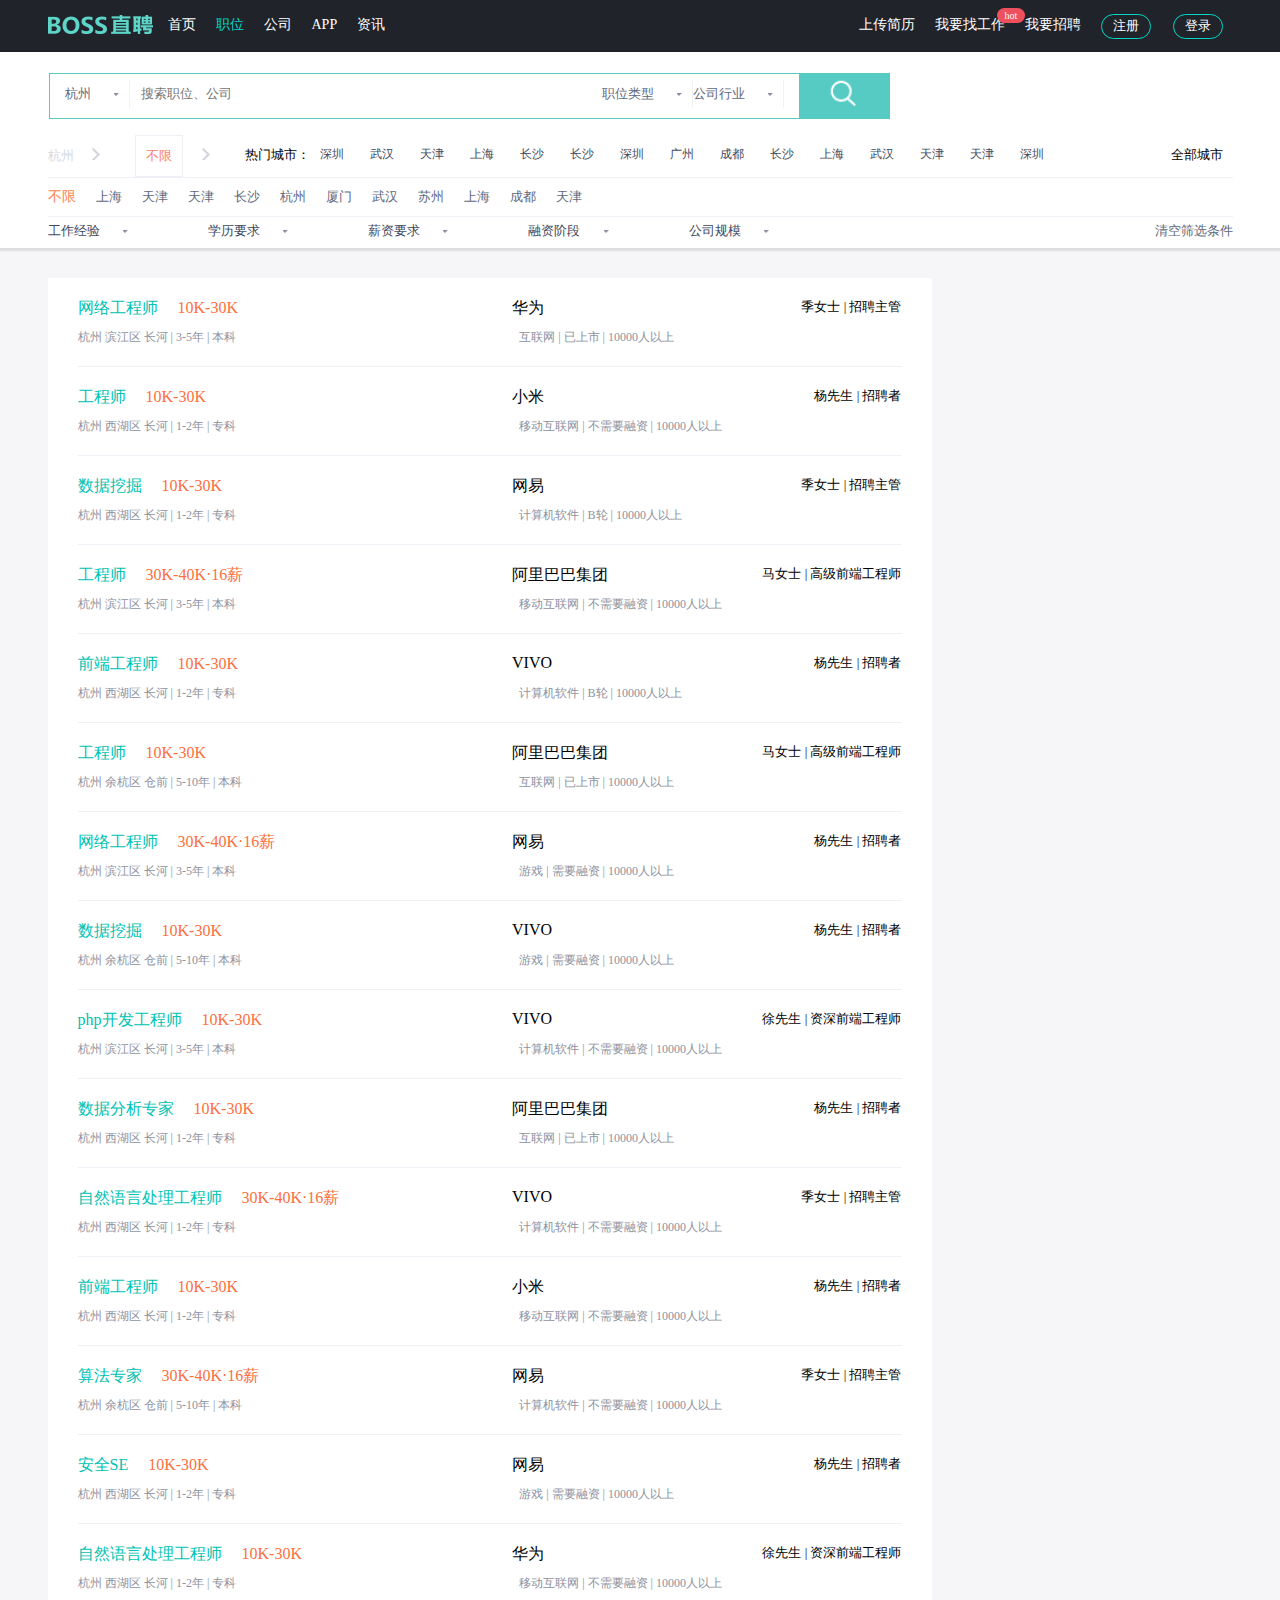
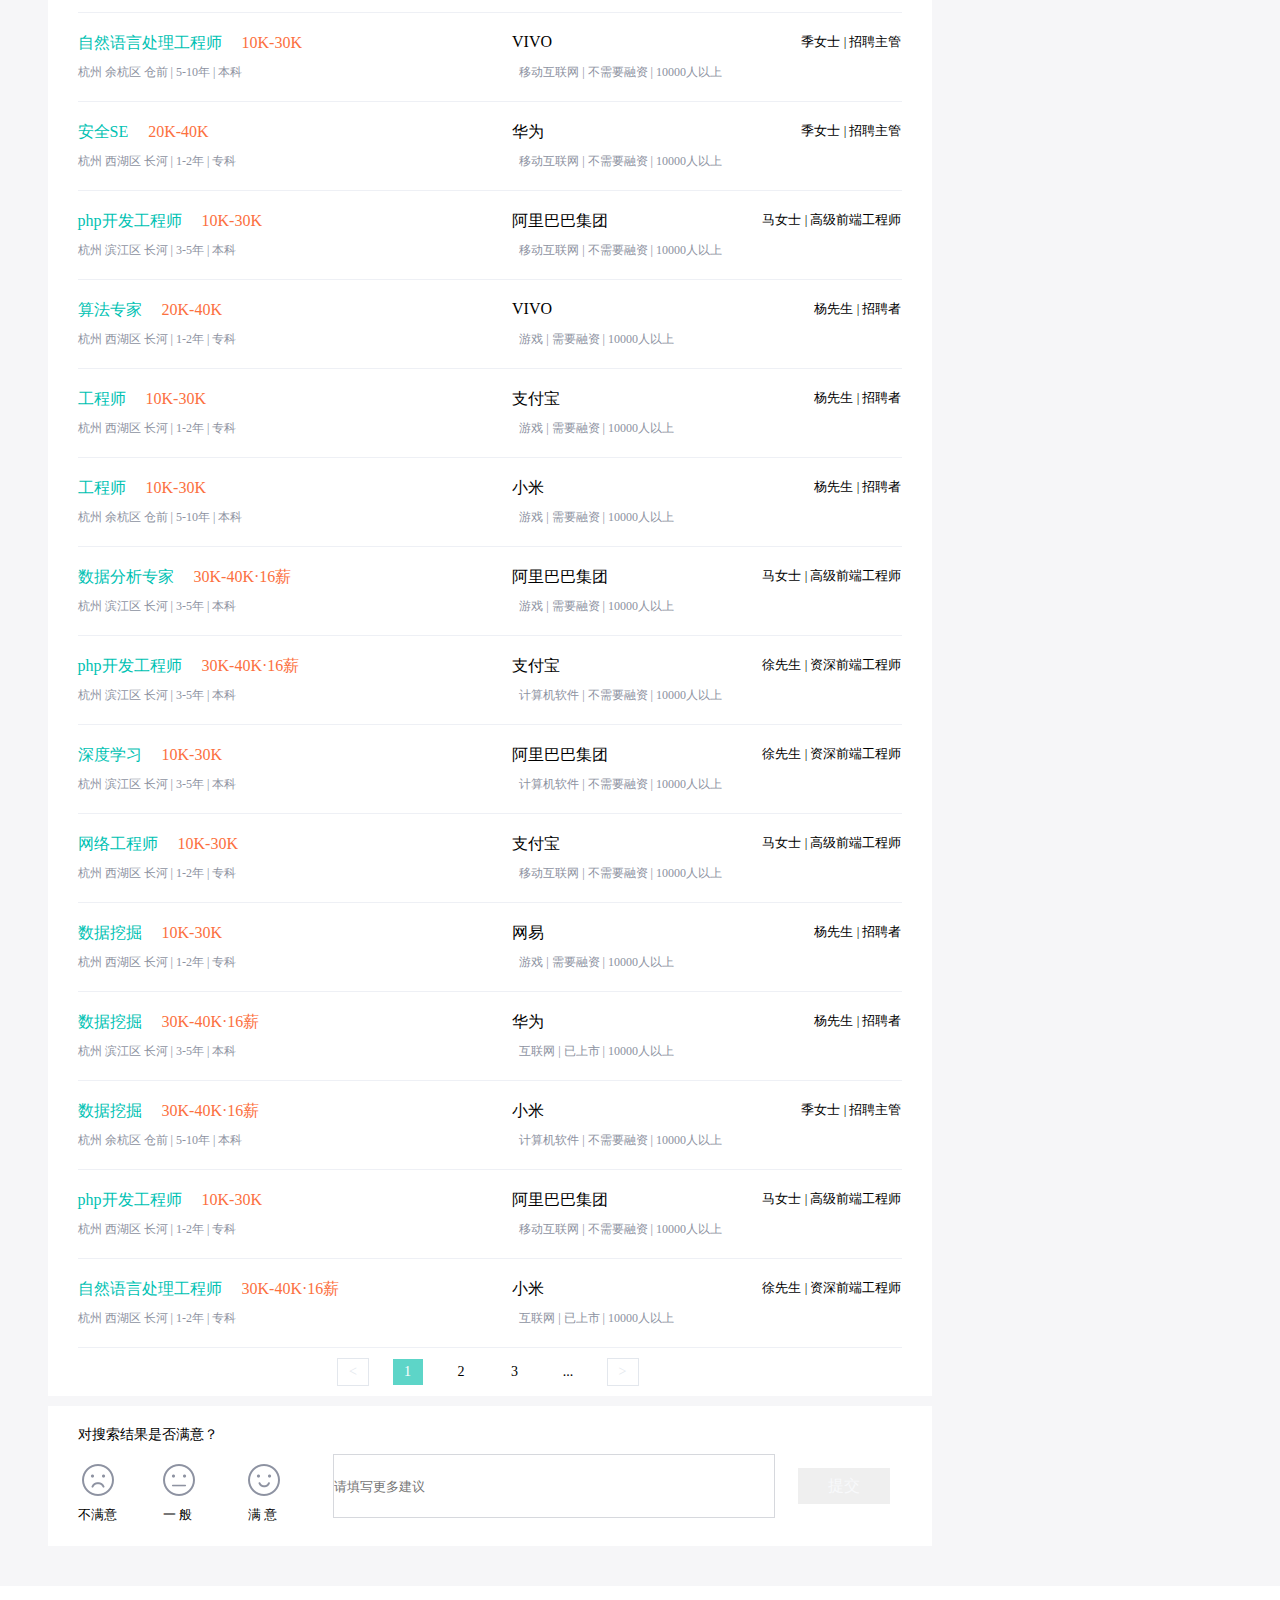
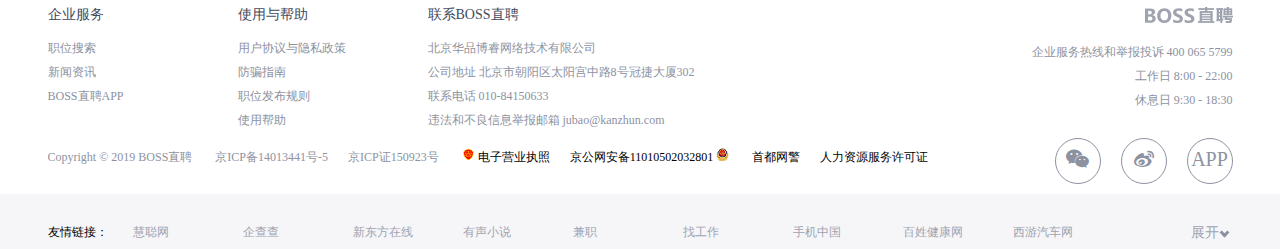
==== commit 20e3dcac: "zyc" ====
--- a/job.html
+++ b/job.html
@@ -1,802 +1,374 @@
 <!DOCTYPE html>
 <html lang="en">
+
 <head>
     <meta charset="UTF-8">
     <meta name="viewport" content="width=device-width, initial-scale=1.0">
     <meta http-equiv="X-UA-Compatible" content="ie=edge">
-    <title>【前端开发工程师__重庆招聘】_阿里巴巴集团招聘-BOSS直聘</title>
-    <link rel="stylesheet" href="css/job.css">
-    <script type="text/javascript" src="js/mock.js"></script>
-    <script src="https://ajax.aspnetcdn.com/ajax/jQuery/jquery-3.4.1.min.js"></script>
-    <script type="text/javascript" src="https://webapi.amap.com/maps?v=1.4.15&key=4b1b4d65e6268a1358621d52a801e80d&plugin=AMap.CitySearch"></script>
-    <script src="js/jdata.js"></script>
-    <script src="js/job.js"> </script>
-    <link href="unlock/unlock.css" rel="stylesheet">
-    <script src='unlock/unlock.js'></script>
+    <title>求职|找工作|最新招聘信息-BOSS</title>
+    <meta name="keywords" content="BOSS直聘,直聘网,招聘网,人才网,找工作,求职">
+    <meta name="description" content="BOSS直聘是权威领先的招聘网，开启人才网招聘求职新时代，让求职者与Boss直接开聊、加快面试、即时反馈，找工作就来BOSS直聘和Boss开聊吧！">
+    <meta name="applicable-device" content="pc">
+    <meta name="mobile-agent" content="format=html5;url=https://m.zhipin.com/">
+    <link rel="stylesheet" href="./styles/public.css">
+    <link rel="stylesheet" href="./styles/job.css">
+    <link rel="stylesheet" href="./font-awesome-4.7.0/css/font-awesome.min.css">
+    <script src="./mock/mock.js"></script>
+    <script src="./scripts/job.js"></script>
 </head>
+
 <body>
-    <div id="wrap">
-        <!-- 头部导航栏 -->
-        <div id="header">
-            <div class="inner clearfix">
-                <div class="logo">
-                    <a href="#" title="BOSS直聘">
-                    </a>
-                </div>
-                <div class="nav">
+    <header>
+        <div id="headerNav">
+            <div class="wrap">
+                <!-- 头部左边块 -->
+                <div class="headerNavLf floatLeft">
+                    <a href="" class="floatLeft"><span id="headerLogo"></span></a>
+
+                    <div class="floatLeft" id="location">
+                        <div id="citysDown" class="citysDown scrollbar" style="display: none;">
+                            <ul>
+
+                            </ul>
+                        </div>
+                        <div id="citysDown2" class="citysDown" style="display: none;">
+                            <ul>
+
+                            </ul>
+                        </div>
+                    </div>
+
+                    <ul class="floatLeft">
+                        <li id="home">首页</li>
+                        <li id="position" class="active">职位</li>
+                        <li id="company">公司</li>
+                        <li id="app">APP</li>
+                        <li id="information">资讯</li>
+                    </ul>
+
+                </div>
+
+                <!-- 头部右边块 -->
+                <div class="headerNavRg floatRight">
+                    <form action="" id="headerActionBox" class="floatRight">
+                        <button id="register">注册</button>
+                        <button id="signIn">登录</button>
+                    </form>
+                    <div id="myJob" class="floatRight">
+                        <ul>
+                            <li>上传简历</li>
+                            <li id="findJob">我要找工作
+                                <div id="hot">hot</div>
+                            </li>
+                            <li>我要招聘</li>
+                        </ul>
+                    </div>
+
+                </div>
+            </div>
+        </div>
+
+        <div id="headerLast">
+            <div class="headerBottom wrap">
+                <div class="searchBox">
+                    <form action="" class="floatLeft">
+                        <div class="inputBox floatLeft">
+                            <div class="searchDown floatLeft">
+                                杭州
+                                <span class="arrow"></span>
+                            </div>
+
+                            <div class="searchDown floatLeft">
+                                <input id="headerSearch" type="text" placeholder="搜索职位、公司">
+                            </div>
+
+                            <div class="searchDown floatLeft">
+                                职位类型
+                                <span class="arrow"></span>
+                            </div>
+
+                            <div class="searchDown floatLeft">
+                                公司行业
+                                <span class="arrow"></span>
+                            </div>
+
+                        </div>
+
+                        <div class="floatLeft">
+                            <button>
+                                <div class="SearchIcon">
+
+                                </div>
+                            </button>
+                        </div>
+                    </form>
+                </div>
+
+                <div id="citysBox" class="floatLeft wrap">
+                    <div class="floatLeft">
+                        <span>杭州</span>
+                        <span class="rightArrow"></span>
+                    </div>
+                    <div class="floatLeft">
+                        <span class="unlimited">不限</span>
+                        <span class="rightArrow"></span>
+                    </div>
+                    <div class="hotCitysBox">
+                        <span class="floatLeft">热门城市：</span>
+                        <ul id="hotCitys" class="floatLeft">
+
+                        </ul>
+                        <span id="allCitys" class="floatLeft">全部城市</span>
+                    </div>
+                </div>
+
+                <div class="areaBox floatLeft">
+                    <span class="floatLeft">不限</span>
+                    <ul id="area" class="floatLeft">
+
+                    </ul>
+                </div>
+
+                <div class="floatLeft headerNavs">
+                    <div class="searchDown floatLeft">
+                        工作经验
+                        <span class="arrow"></span>
+                        <ul class="downMenu">
+                            <li><a>不限</a></li>
+                            <li><a>在校生</a></li>
+                            <li><a>应届生</a></li>
+                            <li><a>1年以内</a></li>
+                            <li><a>1-3年</a></li>
+                            <li><a>3年以上</a></li>
+                        </ul>
+                    </div>
+                    <div class="searchDown floatLeft">
+                        学历要求
+                        <span class="arrow"></span>
+                        <ul class="downMenu">
+                            <li><a>不限</a></li>
+                            <li><a>在校生</a></li>
+                            <li><a>应届生</a></li>
+                            <li><a>1年以内</a></li>
+                            <li><a>1-3年</a></li>
+                            <li><a>3年以上</a></li>
+                        </ul>
+                    </div>
+                    <div class="searchDown floatLeft">
+                        薪资要求
+                        <span class="arrow"></span>
+                        <ul class="downMenu">
+                            <li><a>不限</a></li>
+                            <li><a>在校生</a></li>
+                            <li><a>应届生</a></li>
+                            <li><a>1年以内</a></li>
+                            <li><a>1-3年</a></li>
+                            <li><a>3年以上</a></li>
+                        </ul>
+                    </div>
+                    <div class="searchDown floatLeft">
+                        融资阶段
+                        <span class="arrow"></span>
+                        <ul class="downMenu">
+                            <li><a>不限</a></li>
+                            <li><a>在校生</a></li>
+                            <li><a>应届生</a></li>
+                            <li><a>1年以内</a></li>
+                            <li><a>1-3年</a></li>
+                            <li><a>3年以上</a></li>
+                        </ul>
+                    </div>
+                    <div class="searchDown floatLeft">
+                        公司规模
+                        <span class="arrow"></span>
+                        <ul class="downMenu">
+                            <li><a>不限</a></li>
+                            <li><a>在校生</a></li>
+                            <li><a>应届生</a></li>
+                            <li><a>1年以内</a></li>
+                            <li><a>1-3年</a></li>
+                            <li><a>3年以上</a></li>
+                        </ul>
+                    </div>
+                    <span class="floatRight">清空筛选条件</span>
+                </div>
+            </div>
+        </div>
+
+        <div id="citysAllBox" style="display:none">
+            <div>
+                <span>请选择城市</span>
+                <span id="close" class="close floatRight"></span>
+            </div>
+            <div>
+                <div id="fixedCitysBox">
+                    <ul id="fixedCitys" class="floatLeft">
+
+                    </ul>
+                </div>
+
+                <div id="fixedCitysMore" class="floatLeft">
+
+                </div>
+            </div>
+        </div>
+
+        <main>
+            <div class="wrap">
+                <div id="mainLeft">
+
+                </div>
+                <div id="mainRight">
+
+                </div>
+                <div id="bottomNav">
+                    <div>
+                        <span>
+                            <</span> <span class="">1
+                        </span>
+                        <span class="">2</span>
+                        <span class="">3</span>
+                        <span>...</span>
+                        <span>></span>
+                    </div>
+                </div>
+
+                <div id="pleased">
+                    <div id="PleasedF">
+                        对搜索结果是否满意？
+                    </div>
+                    <div>
+                        <div class="noBox">
+                            <div class="no">
+
+                            </div>
+                            不满意
+                        </div>
+                        <div class="norBox">
+                            <div class="nor">
+
+                            </div>
+                            一 般
+                        </div>
+                        <div class="yesBox">
+                            <div class="yes">
+
+                            </div>
+                            满 意
+                        </div>
+                        <div>
+                            <input id="pleasedInput" type="text" placeholder="请填写更多建议">
+                            <button id="pleasedBtn">提交</button>
+                        </div>
+                    </div>
+                </div>
+            </div>
+        </main>
+
+    </header>
+
+
+
+
+    <footer>
+        <div class="wrap">
+            <div>
+                <div class="floatLeft footerFont">
+                    <p>企业服务</p>
+                    <p><a href="">职位搜索</a></p>
+                    <p><a href="">新闻资讯</a></p>
+                    <p><a href="">BOSS直聘APP</a></p>
+                </div>
+                <div class="floatLeft footerFont">
+                    <p>使用与帮助</p>
+                    <p><a href="">用户协议与隐私政策</a></p>
+                    <p><a href="">防骗指南</a></p>
+                    <p><a href="">职位发布规则</a></p>
+                    <p><a href="">使用帮助</a></p>
+                </div>
+                <div class="floatLeft footerFont">
+                    <p>联系BOSS直聘</p>
+                    <p><a href="">北京华品博睿网络技术有限公司</a></p>
+                    <p><a href="">公司地址 北京市朝阳区太阳宫中路8号冠捷大厦302</a></p>
+                    <p><a href="">联系电话 010-84150633</a></p>
+                    <p><a href="">违法和不良信息举报邮箱 jubao@kanzhun.com</a></p>
+                </div>
+                <div class="floatRight footerFont footerMarginTop">
+                    <img src="./images/footer-logo.png" alt="">
+                    <p>企业服务热线和举报投诉 400 065 5799</p>
+                    <p>工作日 8:00 - 22:00</p>
+                    <p>休息日 9:30 - 18:30</p>
+                </div>
+            </div>
+            <div>
+                <div class="floatLeft footerBottom">
+                    <span class="important">Copyright © 2019 BOSS直聘
+                        <strong>京ICP备14013441号-5</strong><strong>京ICP证150923号</strong><strong><a href=""> <img
+                                    src="./images/icon-badge-1.png" alt=""> 电子营业执照</a></strong><strong><a
+                                href="">京公网安备11010502032801 <img src="./images/beian.png" alt="">
+                            </a></strong><strong><a href="">首都网警</a></strong><strong><a href="">人力资源服务许可证</a></strong>
+                    </span>
+                </div>
+                <div class="floatRight">
+                    <div class="footerIcon floatRight">APP</div>
+                    <div class="footerIcon floatRight"><i class="fa fa-weibo" aria-hidden="true"></i></div>
+                    <div class="footerIcon floatRight"><i class="fa fa-wechat" aria-hidden="true"></i></div>
+                </div>
+            </div>
+        </div>
+
+
+        <div class="footerInter">
+            <div class="wrap">
+                <div class="floatLeft">友情链接：</div>
+                <div class="friends floatLeft">
                     <ul>
-                        <li>
-                            <a href="index.html">首页</a>
-                        </li>
-                        <li class="cur">
-                            <a href="position.html">职位</a>
-                        </li>
-                        <li>
-                            <a href="company.html">公司</a>
-                        </li>
-                        <li>
-                            <a href="app.html">APP</a>
-                        </li>
-                        <li>
-                            <a href="zixun.html">资讯</a>
-                        </li>
+                        <li><a href="">慧聪网</a></li>
+                        <li><a href="">企查查</a></li>
+                        <li><a href="">新东方在线</a></li>
+                        <li><a href="">有声小说</a></li>
+                        <li><a href="">兼职</a></li>
+                        <li><a href="">找工作</a></li>
+                        <li><a href="">手机中国</a></li>
+                        <li><a href="">百姓健康网</a></li>
+                        <li><a href="">西游汽车网</a></li>
+                        <li><a href="">考试资料网</a></li>
+                        <li><a href="">孔夫子旧书网</a></li>
+                        <li><a href="">猪八戒网</a></li>
+                        <li><a href="">中公事业编</a></li>
+                        <li><a href="">查字典</a></li>
+                        <li><a href="">装修</a></li>
+                        <li><a href="">前瞻网</a></li>
+                        <li><a href="">装修网</a></li>
+                        <li><a href="">加盟</a></li>
+                        <li><a href="">招标网</a></li>
+                        <li><a href="">在职研究生</a></li>
+                        <li><a href="">图片素材</a></li>
+                        <li><a href="">什么值得买</a></li>
+                        <li><a href="">2018信息港</a></li>
+                        <li><a href="">律师</a></li>
+                        <li><a href="">装修网</a></li>
+                        <li><a href="">经理人分享</a></li>
+                        <li><a href="">中国品牌网</a></li>
+                        <li><a href="">楼盘网</a></li>
+                        <li><a href="">CAD图纸</a></li>
+                        <li><a href="">公司招聘列表</a></li>
+                        <li><a href="">权查查</a></li>
+                        <li><a href="">电影网</a></li>
+                        <li><a href="">天眼查</a></li>
+                        <li><a href="">顺企网</a></li>
+                        <li><a href="">招标网</a></li>
                     </ul>
                 </div>
-                <div class="nav-search">
-                    <form action="https://www.zhipin.com/job_detail/" method="get" target="_blank" class="clearfix">
-                        <div class="search-form-con">
-                            <p class="ipt-wrap">
-                                <input type="text" placeholder="搜索职位、公司">
-                            </p>
-                            <button type="submit" class="btn-search">搜索</button>
-                        </div>
-                    </form>
-                </div>
-                <div class="user-nav">
-                    <a href="upload.html" title="上传简历，解析内容，完善注册" class="link-sign">上传简历</a>
-                    <a href="upload.html" title="上传简历，解析内容，完善注册" class="link-sign">我要找工作
-                        <span class="new">hot</span>
-                    </a>
-                    <a href="" title="我要招聘" class="link-sign mr10">我要招聘</a>
-                    <a href="" class="btn">注册</a>
-                    <a href="" class="btn">登录</a>
-                </div>
-            </div>
-        </div>
-        <!-- 主体 -->
-        <div id="main">
-            <div class="job-banner">
-                <div class="inner">
-                    <div class="detail-box clearfix">
-                        <div class="info-primary">
-                            <div class="job-status">招聘中</div>
-                            <div class="name">
-                            </div>
-                            <p>
-                            </p>
-                            <div class="tag-container">
-                                <div class="job-tags">
-                                    
-                                </div>
-                            </div>
-                        </div>
-                        <div class="job-op">
-                            <div class="btn-container">
-                                <a href="javascript:;" class="btn-startchat">立即沟通</a>
-                            </div>
-                            <div class="op-container">
-                                <a href="upload.html" class="icon-resume">
-                                    <i class="icon"></i>
-                                    填写在线简历
-                                </a>
-                                <a href="upload.html" class="icon-upload">
-                                    <i class="icon"></i>
-                                    填写在线简历
-                                </a>
-                            </div>
-                        </div>
-                    </div>
-                </div>
-            </div>
-            <!-- 下滑时出现的banner -->
-            <div class="smallbanner">
-                <div class="inner">
-                    <div class="detail-op">
-                        <div class="btns">
-                            <a href="">立即沟通</a>
-                        </div>
-                    </div>
-                    <div class="company-info">
-                        <div class="name">
-                        </div>
-                        <div class="tag-container">
-                            <div class="job-tags">
-                                
-                            </div>
-                        </div>
-                        <div class="info">                  
-                            阿里巴巴集团
-                            <a href="" class="link-more">查看所有职位</a>
-                        </div>
-                    </div>
-                </div>
-            </div>
-            <div class="job-box">
-                <div class="inner clearfix">
-                    <div class="job-sider">
-                        <div class="sign-wrap">
-                            <div class="sign-form">
-                                <h3 class="title">
-                                        各大行业职位任你选
-                                </h3>
-                                <canvas id="side" width="284" height="50"></canvas>
-                                <form action="" method="post">
-                                    <div class="form-row row-se">
-                                        <span class="dropdown-select">
-                                            <i class="icon-arrow"></i>
-                                            <em class="text-select">+86</em>
-                                        </span>
-                                        <span class="ipt-wrap">
-                                            <i class="icon-phone"></i>
-                                            <input type="text" placeholder="手机号" class="ipt ipt-phone">
-                                        </span>
-                                        <div class="dropdown-menu">
-                                            <ul>
-                                                <li>
-                                                    <span class="num">+86</span>
-                                                    中国大陆
-                                                </li>
-                                                <li>
-                                                    <span class="num">+86</span>
-                                                    中国大陆
-                                                </li>
-                                                <li>
-                                                    <span class="num">+86</span>
-                                                    中国大陆
-                                                </li>
-                                                <li>
-                                                    <span class="num">+86</span>
-                                                    中国大陆
-                                                </li>
-                                                <li>
-                                                    <span class="num">+86</span>
-                                                    中国大陆
-                                                </li>
-                                                <li>
-                                                    <span class="num">+86</span>
-                                                    中国大陆
-                                                </li>
-                                                <li>
-                                                    <span class="num">+86</span>
-                                                    中国大陆
-                                                </li>
-                                                <li>
-                                                    <span class="num">+86</span>
-                                                    中国大陆
-                                                </li>
-                                                <li>
-                                                    <span class="num">+86</span>
-                                                    中国大陆
-                                                </li>
-                                            </ul>
-                                        </div>
-                                        <div class="tip-error"></div>
-                                    </div>
-                                    <div class="form-row">
-                                        <div class="row-code">
-                                        </div>
-                                        <div class="tip-error"></div>
-                                    </div>
-                                    <div class="form-row">
-                                        <span class="ipt-wrap">
-                                            <i class="icon-sms"></i>
-                                            <input type="text" placeholder="短信验证码" class="ipt ipt-sms">
-                                            <button type="button" class="btn-sms">发送验证码</button>
-                                        </span>
-                                        <div class="tip-error"></div>
-                                    </div>
-                                    <div class="form-btn">
-                                        <button type="submit">登录/注册</button>
-                                    </div>
-                                    <div class="text-tip">
-                                        <input type="checkbox" name="" id="">
-                                        我已同意
-                                        <a href="" target="_blank">用户协议及隐私政策</a>
-                                    </div>
-                                </form>
-                            </div>
-                        </div>
-                        <div class="sider-company">
-                            <p class="title">公司基本信息</p>
-                            <div class="company-info">
-                                <a href="">
-                                    <img src="img/ali.png" alt="">
-                                </a>
-                                <a href="">
-                                    阿里巴巴集团
-                                </a>
-                            </div>
-                            <p>
-                                <i class="icon-stage"></i>    不需要融资
-                            </p>
-                            <p>
-                                <i class="icon-scale"></i>10000人以上
-                            </p>
-                            <p>
-                                <i class="icon-industry"></i>
-                                <a href="">互联网</a>
-                            </p>
-                            <p>
-                                <i class="icon-net"></i>
-                                https://job.alibaba.com/zhaopin/index.htm
-                            </p>
-                            <p class="gray">更新于：2019-11-15</p>
-                        </div>
-                        <div class="miniapp">
-                            <img src="img/miniapp.png" alt="">
-                        </div>
-                        <div class="fivegraph-test">
-                            <h4>五维职业性格测评</h4>
-                            <i></i>
-                            <p>专业分析职场优势</p>
-                            <a href="" class="btn">立即测试</a>
-                        </div>
-                        <div class="promotion-job">
-                            <h3>
-                                <a href="" class="more">更多相似职位</a>
-                                相似职位
-                            </h3>
-                            <ul>
-                                <li>
-                                    <div class="company-logo">
-                                        <a href="">
-                                            <img src="img/co1.jpg" alt="">
-                                        </a>
-                                    </div>
-                                    <div class="info-primary">
-                                        <div class="name">
-                                            <a href="">Android 开发工程师--重庆 
-                                                <span class="red">11-20K</span>
-                                            </a>
-                                        </div>
-                                        <p class="gray">
-                                            <a href="">云从科技</a><em>·</em>重庆
-                                        </p>
-                                    </div>
-                                </li>
-                                <li>
-                                    <div class="company-logo">
-                                        <a href="">
-                                            <img src="img/co1.jpg" alt="">
-                                        </a>
-                                    </div>
-                                    <div class="info-primary">
-                                        <div class="name">
-                                            <a href="">Android 开发工程师--重庆 
-                                                <span class="red">11-20K</span>
-                                            </a>
-                                        </div>
-                                        <p class="gray">
-                                            <a href="">云从科技</a><em>·</em>重庆
-                                        </p>
-                                    </div>
-                                </li>
-                                <li>
-                                    <div class="company-logo">
-                                        <a href="">
-                                            <img src="img/co1.jpg" alt="">
-                                        </a>
-                                    </div>
-                                    <div class="info-primary">
-                                        <div class="name">
-                                            <a href="">Android 开发工程师--重庆 
-                                                <span class="red">11-20K</span>
-                                            </a>
-                                        </div>
-                                        <p class="gray">
-                                            <a href="">云从科技</a><em>·</em>重庆
-                                        </p>
-                                    </div>
-                                </li>
-                                <li>
-                                    <div class="company-logo">
-                                        <a href="">
-                                            <img src="img/co1.jpg" alt="">
-                                        </a>
-                                    </div>
-                                    <div class="info-primary">
-                                        <div class="name">
-                                            <a href="">Android 开发工程师--重庆 
-                                                <span class="red">11-20K</span>
-                                            </a>
-                                        </div>
-                                        <p class="gray">
-                                            <a href="">云从科技</a><em>·</em>重庆
-                                        </p>
-                                    </div>
-                                </li>
-                                <li>
-                                    <div class="company-logo">
-                                        <a href="">
-                                            <img src="img/co1.jpg" alt="">
-                                        </a>
-                                    </div>
-                                    <div class="info-primary">
-                                        <div class="name">
-                                            <a href="">Android 开发工程师--重庆 
-                                                <span class="red">11-20K</span>
-                                            </a>
-                                        </div>
-                                        <p class="gray">
-                                            <a href="">云从科技</a><em>·</em>重庆
-                                        </p>
-                                    </div>
-                                </li>
-                            </ul>
-                            <div class="view-more">
-                                <a href="">
-                                    <i>更多相似职位</i>
-                                </a>
-                            </div>
-                        </div>
-                        <div class="promotion-img">
-                            <a href="app.html">
-                                <img src="img/pro-1.png" alt="">
-                            </a>
-                        </div>
-                    </div>
-                    <div class="job-detail">
-                        <div class="detail-op clearfix">
-                            <div class="btns">
-                                <div class="op-links">
-                                    <a href="" class="wechat-share">
-                                            微信扫码分享
-                                    </a>
-                                    <a href="" class="detail-like">
-                                            感兴趣
-                                    </a>
-                                    <a href="" class="link-repot">
-                                            举报
-                                    </a>
-                                </div>
-                            </div>
-                            <div class="detail-figure">        
-                            </div>
-                            <h2 class="name">
-                            </h2>
-                            <p class="gray">
-                                   
-                            </p>
-                        </div>
-                        <div class="detail-content">
-                            <div class="job-sec">
-                                <h3>职位描述</h3>
-                                <div class="test">
-                                </div>
-                            </div>
-                            <div class="job-sec">
-                                <h3>公司介绍</h3>
-                                <div class="test">
-                                        阿里巴巴集团的使命是让天下没有难做的生意。
-                                        <br>
-                                        我们旨在赋能企业改变营销、销售和经营的方式。我们为商家、品牌及其他企业提供基本的互联网基础设施以及营销平台，让其可借助互联网的力量与用户和客户互动。我们的业务包括核心电商、云计算、数字媒体和娱乐以及创新项目和其他业务。我们并通过子公司菜鸟网络及所投资的关
-                                </div>
-                                <a href="" class="look-all">查看全部</a>
-                            </div>
-                            <div class="job-sec">
-                                <h3>竞争力分析</h3>
-                                <div>
-                                    <div class="title">综合竞争力评估</div>
-                                    <div class="prop-container">
-                                        <div class="text-position">你在？位置</div>
-                                        <span class="level1"></span>
-                                        <span class="level2">
-                                            <em>一般</em>
-                                        </span>
-                                        <span class="level3">
-                                            <em>良好</em>
-                                        </span>
-                                        <span class="level4">
-                                            <em>优秀</em>
-                                        </span>
-                                        <span class="level5">
-                                            <em>极好</em>
-                                        </span>
-                                    </div>
-                                    <div class="prop-detail">
-                                        <div class="pull-right">
-                                            <a href="javascript:;">查看完整个人竞争力</a>
-                                        </div>
-                                        <div>
-                                                个人综合排名：
-                                                <span>在<img src="img/pic-blur.png" alt="">人中排名第<img src="img/pic-blur.png" alt="">
-                                                </span>
-                                        </div>
-                                    </div>
-                                </div>
-                            </div>
-                            <div class="job-sec">
-                                <h3>工商信息</h3>
-                                <div class="name">阿里巴巴（中国）网络技术有限公司</div>
-                                <div class="level-list">
-                                    <li>
-                                        <span>法人代表：</span>
-                                        戴珊
-                                    </li>
-                                    <li>
-                                        <span>注册资金：</span>
-                                        512233万美元
-                                    </li>
-                                    <li class="res-time">
-                                        <span>成立时间：</span>
-                                        1999-09-09
-                                    </li>
-                                    <li class="company-type">
-                                        <span>企业类型：</span>
-                                        有限责任公司（台港澳与境内合资）
-                                    </li>
-                                    <li class="manage-state">
-                                        <span>经营状态：</span>
-                                        存续
-                                    </li>
-                                </div>
-                                <a href="" class="look-all">查看全部</a>
-                            </div>
-                            <div class="job-sec">
-                                <h3>工作地址</h3>
-                                <div class="job-location">
-                                    <div class="location-address">重庆市 渝北区 两江新区服务贸易产业园</div>
-                                    <div class="job-location-map">
-                                        <img src="img/staticmap.png" alt="">
-                                        <p>点击查看地图</p>
-                                    </div>
-                                </div>
-                            </div>
-                            <div class="job-recomend">
-                                <h3>
-                                    <a href="" class="more">更多职位</a>
-                                    看过该职位的人还看了    
-                                </h3>
-                                <ul>
-                                    <li>
-                                        <a href="">
-                                            <div class="company-logo">
-                                                <img src="img/lo1.png" alt="">
-                                            </div>
-                                            <div class="info-company">
-                                                <div class="name">
-                                                    <b>前端开发工程师</b>
-                                                </div>
-                                                <p class="red">12-18K</p>
-                                                <p class="gray">
-                                                        在讯<em class="vdot">·</em>重庆
-                                                </p>
-                                            </div>
-                                        </a>
-                                    </li>
-                                    <li>
-                                        <a href="">
-                                            <div class="company-logo">
-                                                <img src="img/lo1.png" alt="">
-                                            </div>
-                                            <div class="info-company">
-                                                <div class="name">
-                                                    <b>前端开发工程师</b>
-                                                </div>
-                                                <p class="red">12-18K</p>
-                                                <p class="gray">
-                                                        在讯<em class="vdot">·</em>重庆
-                                                </p>
-                                            </div>
-                                        </a>
-                                    </li>
-                                    <li>
-                                        <a href="">
-                                            <div class="company-logo">
-                                                <img src="img/lo1.png" alt="">
-                                            </div>
-                                            <div class="info-company">
-                                                <div class="name">
-                                                    <b>前端开发工程师</b>
-                                                </div>
-                                                <p class="red">12-18K</p>
-                                                <p class="gray">
-                                                        在讯<em class="vdot">·</em>重庆
-                                                </p>
-                                            </div>
-                                        </a>
-                                    </li>
-                                </ul>
-                            </div>
-                            <div class="detail-search">
-                                <div class="search-form">
-                                    <form action="" method="get" class="clearfix">
-                                        <div class="search-form-con clearfix">
-                                            <p class="ipt-wrap">
-                                                <input type="text" placeholder="搜索职位、公司" value="web前端">
-                                            </p>
-                                            <div class="city-selected">
-                                                <span class="label-text">
-                                                    <b>重庆</b>
-                                                    <i class="icon-arrow"></i>
-                                                </span>
-                                            </div>
-                                        </div>
-                                        <button type="submit" class="btn-search">搜索</button>
-                                        <div class="city-box clearfix">
-                                            <ul class="drop-downpro">
-                                                
-                                            </ul>
-                                            <div class="drop-downcity">
-                                            </div>
-                                        </div>
-                                    </form>
-                                </div>
-                            </div>
-                            <div class="recommend-box">
-                                <h3>推荐职位</h3>
-                                <div class="slider-main">
-                                    <ul>
-                                        <li class="cur">
-                                            <a href="">
-                                                <div class="name">
-                                                        .net高级开发工程师 
-                                                        <span class="red">12-24K</span>
-                                                </div>
-                                                <p>世纪购</p>
-                                            </a>
-                                            <a href="">
-                                                <div class="name">
-                                                        .net高级开发工程师 
-                                                        <span class="red">12-24K</span>
-                                                </div>
-                                                <p>世纪购</p>
-                                            </a>
-                                            <a href="">
-                                                <div class="name">
-                                                        .net高级开发工程师 
-                                                        <span class="red">12-24K</span>
-                                                </div>
-                                                <p>世纪购</p>
-                                            </a>
-                                            <a href="">
-                                                <div class="name">
-                                                        .net高级开发工程师 
-                                                        <span class="red">12-24K</span>
-                                                </div>
-                                                <p>世纪购</p>
-                                            </a>
-                                            <a href="">
-                                                <div class="name">
-                                                        .net高级开发工程师 
-                                                        <span class="red">12-24K</span>
-                                                </div>
-                                                <p>世纪购</p>
-                                            </a>
-                                            <a href="">
-                                                <div class="name">
-                                                        .net高级开发工程师 
-                                                        <span class="red">12-24K</span>
-                                                </div>
-                                                <p>世纪购</p>
-                                            </a>
-                                            <a href="">
-                                                <div class="name">
-                                                        .net高级开发工程师 
-                                                        <span class="red">12-24K</span>
-                                                </div>
-                                                <p>世纪购</p>
-                                            </a>
-                                            <a href="">
-                                                <div class="name">
-                                                        .net高级开发工程师 
-                                                        <span class="red">12-24K</span>
-                                                </div>
-                                                <p>世纪购</p>
-                                            </a>
-                                            <a href="">
-                                                <div class="name">
-                                                        .net高级开发工程师 
-                                                        <span class="red">12-24K</span>
-                                                </div>
-                                                <p>世纪购</p>
-                                            </a>
-                                            <a href="">
-                                                <div class="name">
-                                                        .net高级开发工程师 
-                                                        <span class="red">12-24K</span>
-                                                </div>
-                                                <p>世纪购</p>
-                                            </a>
-                                        </li>
-                                    </ul>
-                                    <a href="" class="btn btn-pre"></a>
-                                    <a href="" class="btn btn-next"></a>
-                                    <div class="slider-dot">
-                                        <i class="cur"></i>
-                                        <i></i>
-                                        <i></i>
-                                        <i></i>
-                                    </div>
-                                </div>
-                            </div>
-                            <div class="links">
-                                <dl class="links-item">
-                                    <dt>推荐公司：</dt>
-                                    <dd></dd>
-                                </dl>
-                                <dl class="links-item">
-                                    <dt>城市招聘：</dt>
-                                    <dd>
-                                    </dd>    
-                                </dl>
-                                <dl class="links-item">
-                                    <dt>热门职位：</dt>
-                                    <dd>
-                                    </dd>    
-                                </dl>
-                                <label for="" >
-                                    <span>展开</span>
-                                    <i class="fz-slidedown"></i>
-                                </label>
-                            </div>
-                            <div class="pos-bread">
-                                <a href="index.html">首页</a>
-                                <i class="icon-arrow-right"></i>
-                                <a href="#">重庆招聘</a>·
-                                <a href="#">web前端招聘</a>
-                                <i class="icon-arrow-right"></i>
-                                <a href="#">重庆web前端招聘</a>
-                                <i class="icon-arrow-right"></i>
-                                <a href="">阿里巴巴集团web前端招聘</a>
-                            </div>
-                        </div>
-                    </div>
-                </div>
-            </div>
-        </div>
-         <!-- 底部footer -->
-         <div id="footer">
-            <div class="inner">
-                <div class="footer-social">
-                    <img src="./img/footer-logo.png" alt="">
-                    <p>
-                        企业服务热线和举报投诉 
-                        <span>400 065 5799</span>
-                    </p>
-                    <p>
-                        工作日 
-                        <span>8:00 - 22:00</span>
-                    </p>
-                    <p>休息日 
-                        <span>9:30 - 18:30</span>
-                    </p>
-                    <p class="footer-icon">
-                        <a href="http://www.weibo.com/bosszhipin" class="icon-weibo">
-                        </a>
-                        <a href="" class="icon-weixin">
-                            <img src="./img/we_chat_qr.jpg" alt="" class="qr-weixin">
-                        </a>
-                        <a href="" class="icon-app">
-                        </a>
-                    </p>
-                </div>
-                <div class="footer-about clearfix">
-                    <dl>
-                        <dt>企业服务</dt>
-                        <dd>
-                            <a href="">职位搜索</a>
-                            <a href="">新闻资讯</a>
-                            <a href="">BOSS直聘APP</a>
-                        </dd>
-                    </dl>
-                    <dl>
-                        <dt>使用与帮助</dt>
-                        <dd>
-                            <a href="">用户协议与隐私政策</a>
-                            <a href="">防骗指南</a>
-                            <a href="">职位发布规则</a>
-                            <a href="">使用帮助</a>
-                        </dd>
-                    </dl>
-                    <dl>
-                        <dt>联系BOSS直聘</dt>
-                        <dd>
-                            <p>北京华品博睿网络技术有限公司</p>
-                            <p>公司地址 北京市朝阳区太阳宫中路8号冠捷大厦302</p>
-                            <p>联系电话 010-84150633</p>
-                            <p>违法和不良信息举报邮箱 
-                                <a href="">jubao@kanzhun.com</a>
-                            </p>
-                        </dd>
-                    </dl>
-                </div>
-                <div class="copyright">
-                    <p>
-                        <span>Copyright © 2019 BOSS直聘</span>
-                        <span>京ICP备14013441号-5</span>
-                        <span>京ICP证150923号</span>
-                        <span>
-                            <a href="">
-                                <img src="./img/icon-badge-1.png" alt="">
-                                电子营业执照
-                            </a>
-                        </span>
-                        <span>
-                            <a href="">
-                                京公网安备11010502032801 
-                                <img src="./img/icon-beian.png" alt="">
-                            </a>
-                        </span>
-                        <span>
-                            <a href="">
-                                首都网警
-                            </a>
-                        </span>
-                        <span>
-                            <a href="">人力资源服务许可证</a>
-                        </span>
-                    </p>
-                </div>
-            </div>
-        </div>
-        <!-- 通用侧边栏 -->
-        <div id="siderbar">
-            <div class="sider-index">
-                <ul class="sider-top">
-                    <li class="interest-li">
-                        <a href="javascript:;">
-                            <i class="interest"></i>
-                            感兴趣
-                        </a>
-                    </li>
-                     <li class="chat-li">
-                        <a href="javascript:;">
-                            <i class="chat"></i>
-                            沟通过
-                        </a>
-                    </li>
-                     <li class="deliver-li">
-                        <a href="javascript:;">
-                            <i class="deliver"></i>
-                            已投递
-                        </a>
-                    </li>
-                    <li class="interview-li">
-                        <a href="javascript:;">
-                            <i class="interview"></i>
-                            面试
-                        </a>
-                    </li>
-                </ul>
-                <ul class="sider-bottom">
-                    <li>
-                        <a  href="javascript:;" title="返回顶部" class="back-top"></a>
-                    </li>
-                    <li>
-                        <a href="javascript:;">反馈</a>
-                    </li>
-                    <li>
-                        <a href="javascript:;">微信
-                            <div class="qr-layer">
-                                <i></i>
-                                <img src="img/wechat-qrcode.jpg" alt="">
-                                关注BOSS直聘微信服务号
-                            </div>
-                        </a>
-                    </li>
-                    <li>
-                        <a href="javascript:;">APP
-                            <div class="qr-layer">
-                                <i></i>
-                                <img src="img/wechat-qrcode.jpg" alt="">
-                                下载BOSS直聘APP
-                            </div>
-                        </a>
-                    </li>
-                </ul>
-            </div>
-        </div>
-    </div>
+                <div class="downMenu floatRight">
+                    <div class="footerDownArrow  floatRight"></div>
+                    <div class="down floatRight">展开</div>
+                </div>
+            </div>
+        </div>
+
+
+    </footer>
 </body>
+
 </html>--- a/styles/public.css
+++ b/styles/public.css
@@ -0,0 +1,424 @@
+body,h1,h2,h3,h4,h5,h6,img,ul,li,input,button,form{
+    border: 0px;
+    margin: 0;
+    padding: 0;
+}
+
+input,button,form{
+    border: 1px solid transparent;
+}
+
+body{
+    font-size: 14px;
+    background:#f6f6f8;
+}
+
+.positionR{
+    position: relative;
+}
+
+input,button{
+    outline:none;
+}
+
+.wrap{
+    width: 1185px;;
+    height: auto;
+    overflow: hidden;
+    margin: 0 auto;
+}
+
+.fontColorPub{
+    color: #00d7c6;
+}
+
+a{
+    text-decoration: none;
+}
+
+li{
+    list-style: none;
+}
+
+#headerNav{
+    background: #202329;
+    color: white;
+}
+
+
+
+.headerNavLf{
+    height: 50px;
+}
+
+#headerLocation{
+    color: #00d7c6;
+    display: inline-block;
+    line-height: 50px;
+}
+
+.floatLeft{
+    float: left;
+}
+
+.floatRight{
+    float: right;
+}
+
+#location{
+    overflow:hidden;
+    cursor: pointer;
+    margin-right: 28px;
+}
+
+
+#locationLogo{
+    width: 15px;
+    height: 15px;
+    background: url(../images/icon-poi.png) 0 -165px;
+    margin: 17px 3px 0 12px;
+    display: inline-block;
+}
+
+#changeCity{
+    margin-left: 10px;
+    font-size: 13px;
+    line-height: 50px;
+}
+
+#headerLogo{
+    display: inline-block;
+    width: 110px;
+    height: 36px;
+    background: url(../images/headlogo.png) 0px 15px no-repeat;
+    background-size: 105px 19px;
+}
+
+#headerNav ul li{
+    list-style: none;
+    margin: 0 10px;
+    cursor: pointer;
+    height: 50px;
+    line-height: 50px;
+    float: left;
+}
+
+#findJob{
+    position: relative;
+}
+
+
+#hot{
+    width: 28px;
+    height: 15px;
+    background:#ef505e;
+    font-size: 10px;
+    color: white;
+    border-radius:15px ;
+    position: absolute;
+    right: -20px;
+    top: 8px;
+    line-height: 15px;
+    text-align: center;
+}
+
+.active{
+    color:#00d7c6;
+}
+
+#headerNav ul li:hover,
+#headerActionBox button:hover
+{
+    color:#00d7c6;
+    transition: all 500ms;
+}
+
+#headerActionBox{
+    line-height:50px;
+}
+
+#headerActionBox button{
+    border: 1px solid #00d7c6;
+    color: white;
+    border-radius: 25px;
+    width: 50px;
+    height: 25px;
+    background: rgba(225, 225, 225, 0);
+    margin: 0 9px;
+    outline: none;
+    cursor:pointer;
+}
+
+.footerFont{
+    width: 190px;
+}
+
+
+.footerFont p:nth-child(1),
+.footerFont img{
+    height: 30px;
+    line-height: 30px;
+    font-size: 14px;
+    color: #414a60;
+    margin-bottom: 10px;
+}
+
+footer{
+    background: white;
+}
+
+.footerFont p a,
+.footerFont p
+{
+    display: block;
+    width: 100%;
+    font-size: 12px;
+    color: #8d92a1;
+    height: 12px;
+    line-height: 12px;
+    white-space: nowrap;
+}
+
+.footerFont p a:hover{
+    color: #00d7c6;
+    transition: all 500ms;
+}
+
+.footerFont img{
+    margin: 6px 0 7px 0;
+    width: 88px;
+    height: 16px;
+}
+
+.footerMarginTop{
+    margin-top: 15px;
+    width: 250px;
+    text-align: right;
+}
+
+.important,
+.important strong{
+    font-size: 12px;
+    color: #8d92a1;
+    font-weight: 400;
+}
+
+.important strong{
+    margin-left:20px;
+}
+
+.important a{
+    color: black;
+}
+
+.important a:hover{
+    color: #00d7c6;
+    transition: all 500ms;  
+}
+
+.important img{
+    width: 13px;
+    height: 13px;
+}
+
+.footerBottom{
+    margin-top: 10px;
+}
+
+.footerInter{
+    background: #f6f6f8;
+    height: 55px;
+    overflow: hidden;
+}
+
+.footerInter .wrap .floatLeft{
+    padding-top: 30px;
+    width: 85px;
+    font-size: 12px;
+}
+
+.footerInter .wrap .friends{
+    padding-top: 30px;
+    width: 1000px;
+}
+
+.friends ul li{
+    float: left;
+    width: 80px;
+    margin-right:30px ;
+    margin-bottom: 15px;
+}
+
+.friends ul li a{
+    font-size: 12px;
+    color: #9fa3b0;
+}
+
+.friends ul li a:hover{
+    color: #00d7c6;
+    transition: all 500ms;
+}
+
+
+.footerIcon{
+    width: 44px;
+    height: 35px;
+    border-radius: 44px;
+    border: 1px solid #8d92a1;
+    color: #8d92a1;
+    text-align: center;
+    margin-left: 20px;
+    padding-top: 9px;
+    cursor: pointer;
+    font-size: 20px;
+    margin-bottom: 10px;
+}
+
+.footerIcon:hover{
+    border: 1px solid #414a60;
+}
+
+.down{
+    width: 30px;
+    height: 20px;
+    color: #9fa3b0;
+    margin-top: 30px;
+    cursor: pointer;
+}
+
+.down:hover{
+    color: #414a60;
+}
+
+.footerDownArrow{
+    border: solid #8d92a1;
+    border-width: 0 3px 3px 0;
+    padding: 1px;
+    transform: rotate(45deg);
+    height: 2px;
+    width: 2px;
+    margin-top:35px;
+    margin-right: 5px;
+}
+
+.footerDownArrow1{
+    border: solid #8d92a1;
+    border-width: 0 3px 3px 0;
+    padding: 1px;
+    transform: rotate(225deg);
+    height: 2px;
+    width: 2px;
+    margin-top:35px;
+    margin-right: 5px;
+}
+
+.downMenu{
+    width: 50px;
+}
+
+.rightMenu{
+    width: 40px;
+    height: 100%;
+    position: fixed;
+    background: #ffffff;
+    top: 52px;
+    right: 0px;
+    z-index: 99;
+}
+
+.rightMenu:hover{
+    width: 60px;
+    transition: all 300ms;
+}
+
+.rightMenu ul li a{
+    width: 40px;
+    height: 65px;
+    text-align: center;
+    padding: 10px 0;
+    margin: 0 auto;
+    display: block;
+    font-size: 12px;
+    color: black;
+}
+
+.rightMenu ul li a:hover{
+    color: #00d7c6;
+    transition: all 300ms;
+}
+
+.rightMenu ul li a:hover .interest{
+    background: url("../images/rightMenu.png") no-repeat -42px -126px;
+}
+
+.rightMenu ul li a:hover .chat{
+    background: url("../images/rightMenu.png") no-repeat -42px -165px;
+}
+
+.rightMenu ul li a:hover .post{
+    background: url("../images/rightMenu.png") no-repeat -42px -86px;
+}
+
+.rightMenu ul li a:hover .interview{
+    background: url("../images/rightMenu.png") no-repeat -43px -37px;
+}
+
+.interest{
+    background: url("../images/rightMenu.png") no-repeat 0px -126px;
+    width: 40px;
+    height: 40px;
+    transform: scale(0.5);
+    display: block;
+}
+
+.chat{
+    background: url("../images/rightMenu.png") no-repeat 0px -165px;
+    width: 40px;
+    height: 40px;
+    transform: scale(0.5);
+    display: block;
+}
+
+.post{
+    background: url("../images/rightMenu.png") no-repeat 0px -86px;
+    width: 40px;
+    height: 40px;
+    transform: scale(0.5);
+    display: block;
+}
+
+.interview{
+    background: url("../images/rightMenu.png") no-repeat 0px -37px;
+    width: 40px;
+    height: 40px;
+    transform: scale(0.5);
+    display: block;
+}
+
+.rightMenu .footerDownArrow1{
+    border: solid #8d92a1;
+    border-width: 0 2px 2px 0;
+    padding: 6px;
+    transform: rotate(225deg);
+    margin: 0 auto;
+    cursor: pointer;
+}
+
+.rightMenuFont{
+    margin-top: 200px;
+}
+
+.rightMenu .rightMenuFont li a{
+    width: 40px;
+    height: 20px;
+    text-align: center;
+    padding: 10px 0;
+    margin: 0 auto;
+    display: block;
+    font-size: 12px;
+    color: black;
+}
+
+.small{
+    display: block;
+}--- a/styles/job.css
+++ b/styles/job.css
@@ -0,0 +1,493 @@
+
+.searchBox{
+    width: 884px;
+    padding-top: 20px;
+}
+
+#headerLast{
+    height: 1903px;
+    height: 196px;
+    box-shadow: 0px 1px 2px 2px rgba(0, 0, 0, .1);
+    background:#fff;
+}
+
+.searchBox form{
+    border: 1px solid #55cbc4;
+    margin: 1px;
+}
+
+.formActive{
+    box-shadow: 0px 0px 5px 1px rgba(0, 0, 0, .2);
+}
+
+.inputBox{
+    font-weight: 400;
+    font-size: 13px;
+    padding: 6px 15px 8px 15px;
+    height: 28px;
+    line-height: 28px;
+    color: #61687c;
+}
+
+.searchBox form button{
+    background:#55cbc4;
+    height: 44px;
+    width: 90px;
+    cursor: pointer;
+}
+
+.searchBox form button:hover{
+    background:#6adbcf;
+    transition: all 500ms;
+}
+
+.searchBox form input{
+    width: 470px;
+    text-indent: 10px;
+    background: rgba(0, 0, 0, 0);
+}
+
+.searchBox form .SearchIcon{
+    display: inline-block;
+    background: url('../images/icons.png') no-repeat 0 -148px;
+    transform: scale(1.1);
+    width: 25px;
+    height: 25px;
+    line-height: 44px;
+}
+
+
+.arrow{
+    background: url('../images/icons.png') no-repeat -1px -2050px;
+    width: 5px;
+    height: 5px;
+    display: inline-block;
+    margin-left: 20px;
+    padding-right: 10px;
+}
+
+.searchDown{
+    border-right: 1px solid #f2f2f5;
+    cursor: pointer;
+    position: relative;
+}
+
+.inputBox .searchDown:nth-child(2){
+    border: 0;
+}
+
+main{
+    overflow: hidden;
+}
+
+#headerLast .wrap{
+    overflow: visible;
+}
+
+.rightArrow{
+    background: url('../images/icons.png') no-repeat 0 -1560px;
+    width: 28px;
+    height: 10px;
+    display: inline-block;
+}
+
+#citysBox{
+    border-bottom: 1px solid #eef0f5;
+}
+
+#citysBox span{
+    height: 40px;
+    line-height: 40px;
+    display: inline-block;
+    font-size: 13px;
+}
+
+
+#citysBox div:first-child span{
+    color: #d6d8dd;
+}
+
+#citysBox div{
+    margin-right: 30px;
+}
+
+.unlimited{
+    color: salmon;
+    border: 1px solid #eef0f5;
+    padding: 0 10px;
+}
+
+#hotCitys li{
+    width: 40px;
+    height: 38px;
+    float: left;
+    line-height: 38px;
+    margin-left: 10px;
+    cursor: pointer;
+}
+
+#hotCitys li a{
+    color: #414a60;
+    font-size: 12px;
+}
+
+#hotCitys li:hover a{
+    color: coral;
+    transition: all 500ms;
+}
+
+.hotCitysBox{
+    margin-top: 15px;
+    width: 1175px;
+}
+
+#allCitys{
+    display: inline-block;
+    float: right;
+    cursor:pointer;
+}
+
+.areaBox{
+    width: 1185px;
+}
+
+.areaBox span:first-child{
+    margin-top: 10px;
+    color: coral;
+    display: inline-block;
+}
+
+#area{
+    margin-top:10px;
+}
+
+#area li{
+    float: left;
+    margin-left: 20px;
+    cursor: pointer;
+}
+
+#area li:hover a{
+    color: coral;
+    transition: all 500ms;
+}
+
+#area li a{
+    color: #61687c;
+    font-size: 13px;
+}
+
+.headerNavs{
+    margin-top: 10px;
+    padding-top: 5px;
+    border-top: 1px solid #eef0f5;
+    width: 1185px;
+}
+
+.headerNavs .searchDown{
+    font-size: 13px;
+    color: #414a60;
+    margin-right: 70px;
+    border: 0;
+    height:26px;
+}
+
+.headerNavs span{
+    font-size: 13px;
+    color: #61687c;
+    cursor:pointer;
+}
+
+.searchDown .downMenu{
+    width: 160px;
+    max-height: 400px;
+    box-shadow: 0 3px 6px rgba(6,0,1,.05);
+    top: 3px;
+    border-top: 1px #e3e7ed solid;
+    background: #fff;
+    z-index: 1000;
+    position: absolute;
+    top: 27px;
+    display: none;
+}
+
+.downMenu li{
+    width: 160px;
+    line-height:42px;
+    padding: 0 15px;
+}
+
+.searchDown .downMenu li:hover{
+    background: #f2f5f9;
+    transition: all 500ms;
+}
+
+
+.downMenu li a{
+    color: #8d92a1;
+}
+
+
+.searchDown:hover .downMenu {
+    display: block;
+}
+
+#citysAllBox{
+    width: 900px;
+    height: 550px;
+    background: white;
+    margin: 0 auto;
+    display: fixed;
+    box-shadow: 0px 0px 5px 5px rgba(0, 0, 0, .2);
+}
+
+.close{
+    background: url('../images/icons.png') no-repeat 0 -1438px;
+    width: 15px;
+    height: 15px;
+    transform: scale(0.9);
+}
+
+#citysAllBox div:first-child{
+    width:900px ;
+}
+
+#citysAllBox div:first-child span{
+    display: inline-block;
+    font-size: 16px;
+    color: #61687c; 
+    margin: 15px;
+    cursor: pointer;
+}
+
+#fixedCitys{
+    width: 150px;
+    height: 489px;
+    padding: 5px 0 0 ;
+    overflow: auto;
+}
+
+#fixedCitys li{
+    width: 100px;
+    height: 20px;
+    padding: 10px 0px 10px 24px;
+    cursor: pointer;
+}
+
+#fixedCitys .active{
+    color: #5dd5c8;
+    border-left: 10px solid #55cbc4;
+    text-indent: -10px;
+
+}
+
+#fixedCitysMore{
+    height: 40px;
+    width: 725px;
+    padding: 10px 0 10px 24px;
+}
+
+#fixedCitysMore span{
+    display:inline-block;
+    width: 170px;
+    height: 40px;
+    cursor: pointer;
+}
+
+#fixedCitysMore span:hover{
+    color:#55cbc4;
+    transition: all 500ms;
+}
+
+#mainLeft{
+    width: 884px;
+    background: white;
+    margin-top: 30px;
+}
+
+#mainLeft ul li{
+    width: 854px;
+    height: 69px;
+    cursor: pointer;
+    padding: 20px  0 0 30px;
+}
+
+#mainLeft ul li:hover{
+    background: #f8f9fb;
+    transition: all 500ms;
+}
+
+#mainLeft ul li div:nth-child(2){
+    width: 824px;
+    padding-bottom: 20px;
+    border-bottom:1px solid #eef0f5 ;
+}
+
+#mainLeft ul li span{
+    display: inline-block;
+    font-size: 16px;
+}
+
+#mainLeft ul li div:first-child span:first-child{
+    color:#00c2b3;
+}
+
+#mainLeft ul li div:nth-child(2) span{
+    font-size: 12px;
+    color: #8d92a1;
+    margin-top: 10px;
+}
+
+#mainLeft ul li div:nth-child(2) span:last-child{
+    position: absolute;
+    left: 39%;
+}
+
+#mainLeft ul li span:nth-child(2){
+    color:#fc703e;
+    margin-left: 20px;
+}
+
+#mainLeft ul li span:nth-child(3){
+    position: absolute;
+    left: 40%;
+}
+
+#mainLeft ul li span:nth-child(3):hover{
+    color: #5dd5c8;
+    transition: all 300ms;
+}
+
+#mainLeft ul li span:nth-child(4){
+    float: right;
+    font-size: 13px;
+    margin-right: 30px;
+}
+
+#bottomNav{
+    background: white;
+    width: 884px;
+    padding:10px 0;
+}
+
+#bottomNav div{
+    width: 325px;
+    margin: 0 auto;
+}
+
+#bottomNav div span{
+    display:inline-block;
+    width: 30px;
+    height: 26px;
+    line-height: 26px;
+    margin:0 10px;
+    text-align: center;
+    cursor: pointer;
+}
+
+#bottomNav div span:hover,
+#bottomNav div span:first-child:hover,
+#bottomNav div span:last-child:hover{
+    color: #55cbc4;
+    transition: all 300ms;
+}
+
+
+#bottomNav div span:first-child,
+#bottomNav div span:last-child{
+    border: 1px solid #e3e7ed; 
+    color: #e3e7ed;
+    cursor: pointer;
+}
+
+
+.bNavActive{
+    background: #5dd5c8;
+    color: white;
+}
+
+#pleased{
+    margin-top: 10px;
+    background: white;
+    padding: 20px 30px;
+    width: 824px;
+    height: 100px;
+    margin-bottom: 40px;
+}
+
+#pleasedF{
+    font-size: 15px;
+    font-weight: bolder;
+    color: #61687c;
+}
+
+#pleased div:last-child{
+    margin-top: 10px;
+}
+
+.noBox,
+.norBox,
+.yesBox{
+    float: left;
+    width: 40px;
+    height: 66px;
+    margin-right: 45px;
+    font-size: 13px;
+    font-weight: normal;
+}
+
+.noBox:hover,
+.norBox:hover,
+.yesBox:hover{
+    color: #6adbcf;
+    cursor: pointer;
+}
+
+.no,
+.nor,
+.yes{
+    width: 37px;
+    height: 32px;
+    margin-bottom: 10px;
+}
+
+.no{
+    background: url('../images/smile-face.png') no-repeat 4px 0;
+}
+
+.nor{
+    background: url('../images/smile-face.png') no-repeat -96px 0 ;
+}
+
+.yes{
+    background: url('../images/smile-face.png') no-repeat -192px 0 ;
+}
+
+.noBox:hover .no{
+    background: url('../images/smile-face.png') no-repeat -44px 0;
+}
+
+.norBox:hover .nor{
+    background: url('../images/smile-face.png') no-repeat -144px 0;
+}
+
+.yesBox:hover .yes{
+    background: url('../images/smile-face.png') no-repeat -240px 0;
+}
+
+#pleasedInput{
+    width: 440px;
+    height: 62px;
+    font-size: 13px;
+    border: 1px solid #d6d8dd;
+    outline: none;
+}
+
+#pleasedBtn{
+    width: 92px;
+    height: 36px;
+    color:#f8f9fb ;
+    font-size: 16px;
+    margin-left: 20px ;
+    outline: none;
+}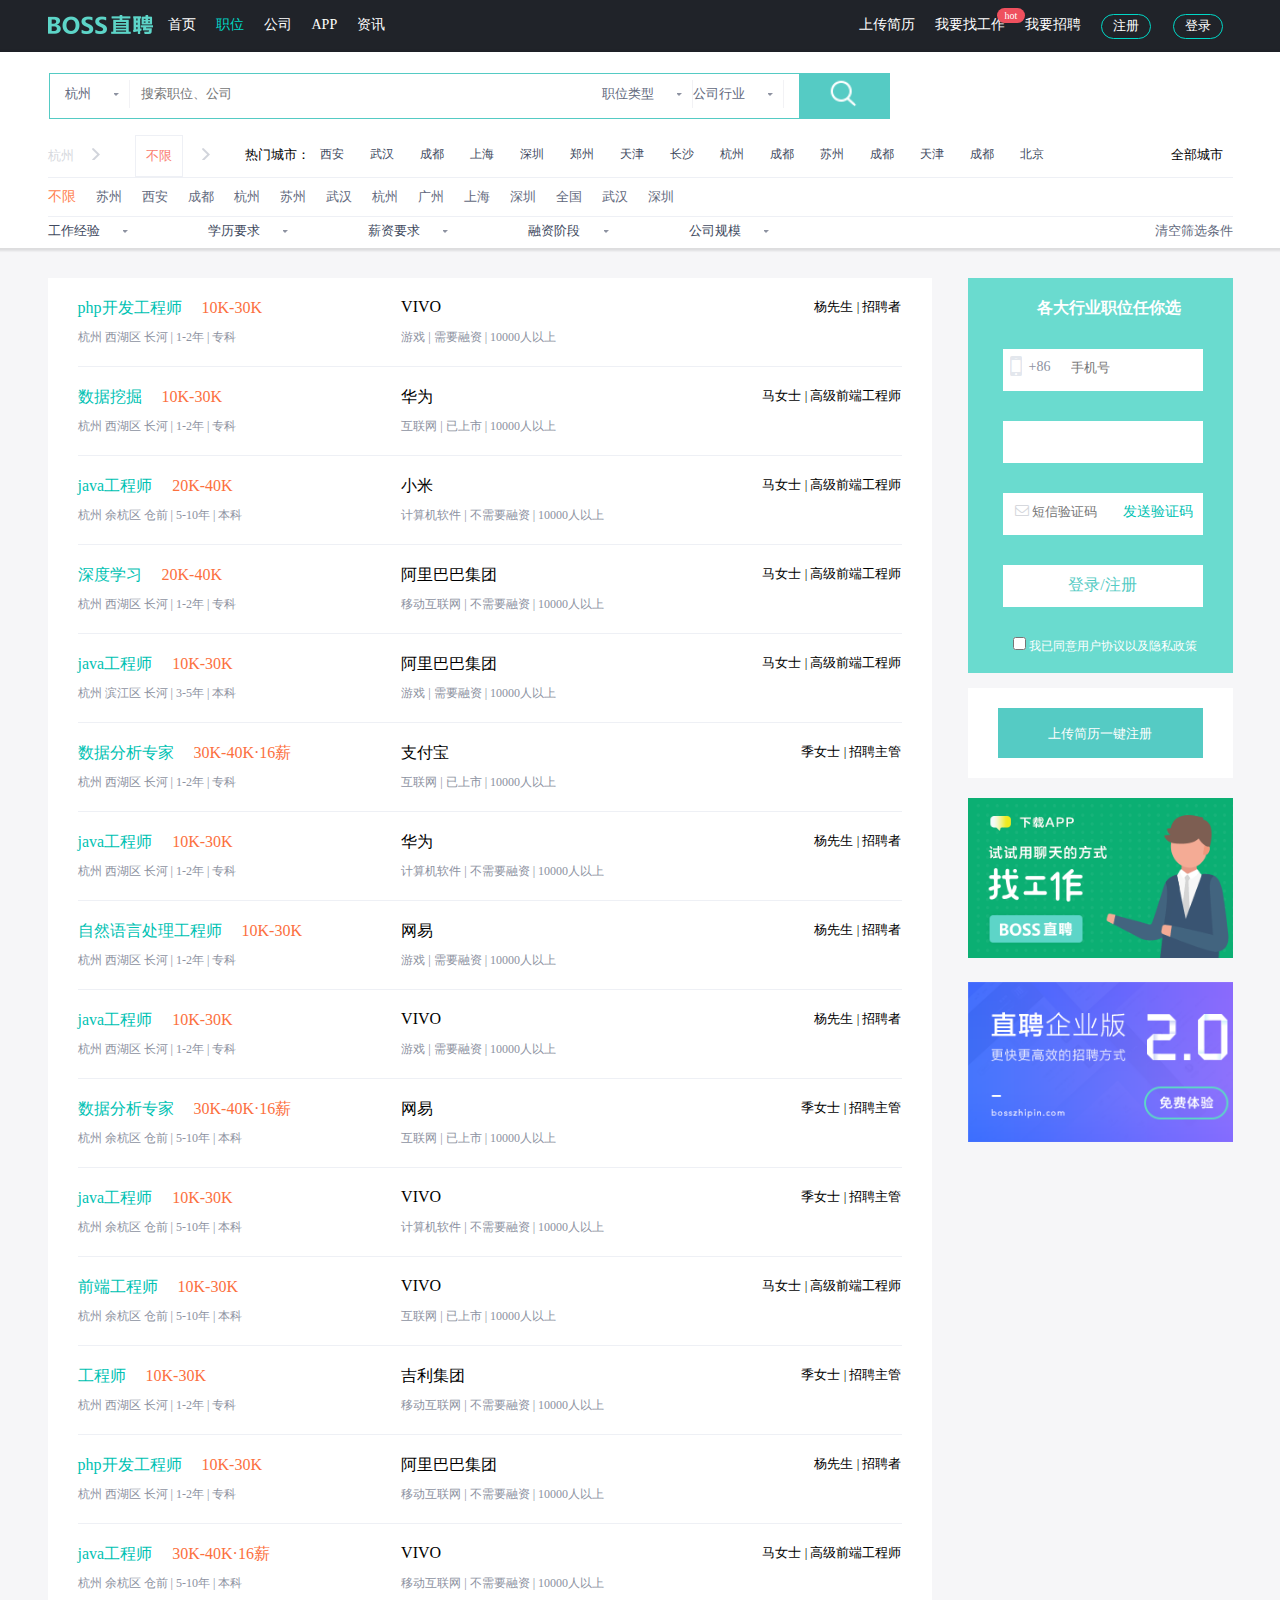
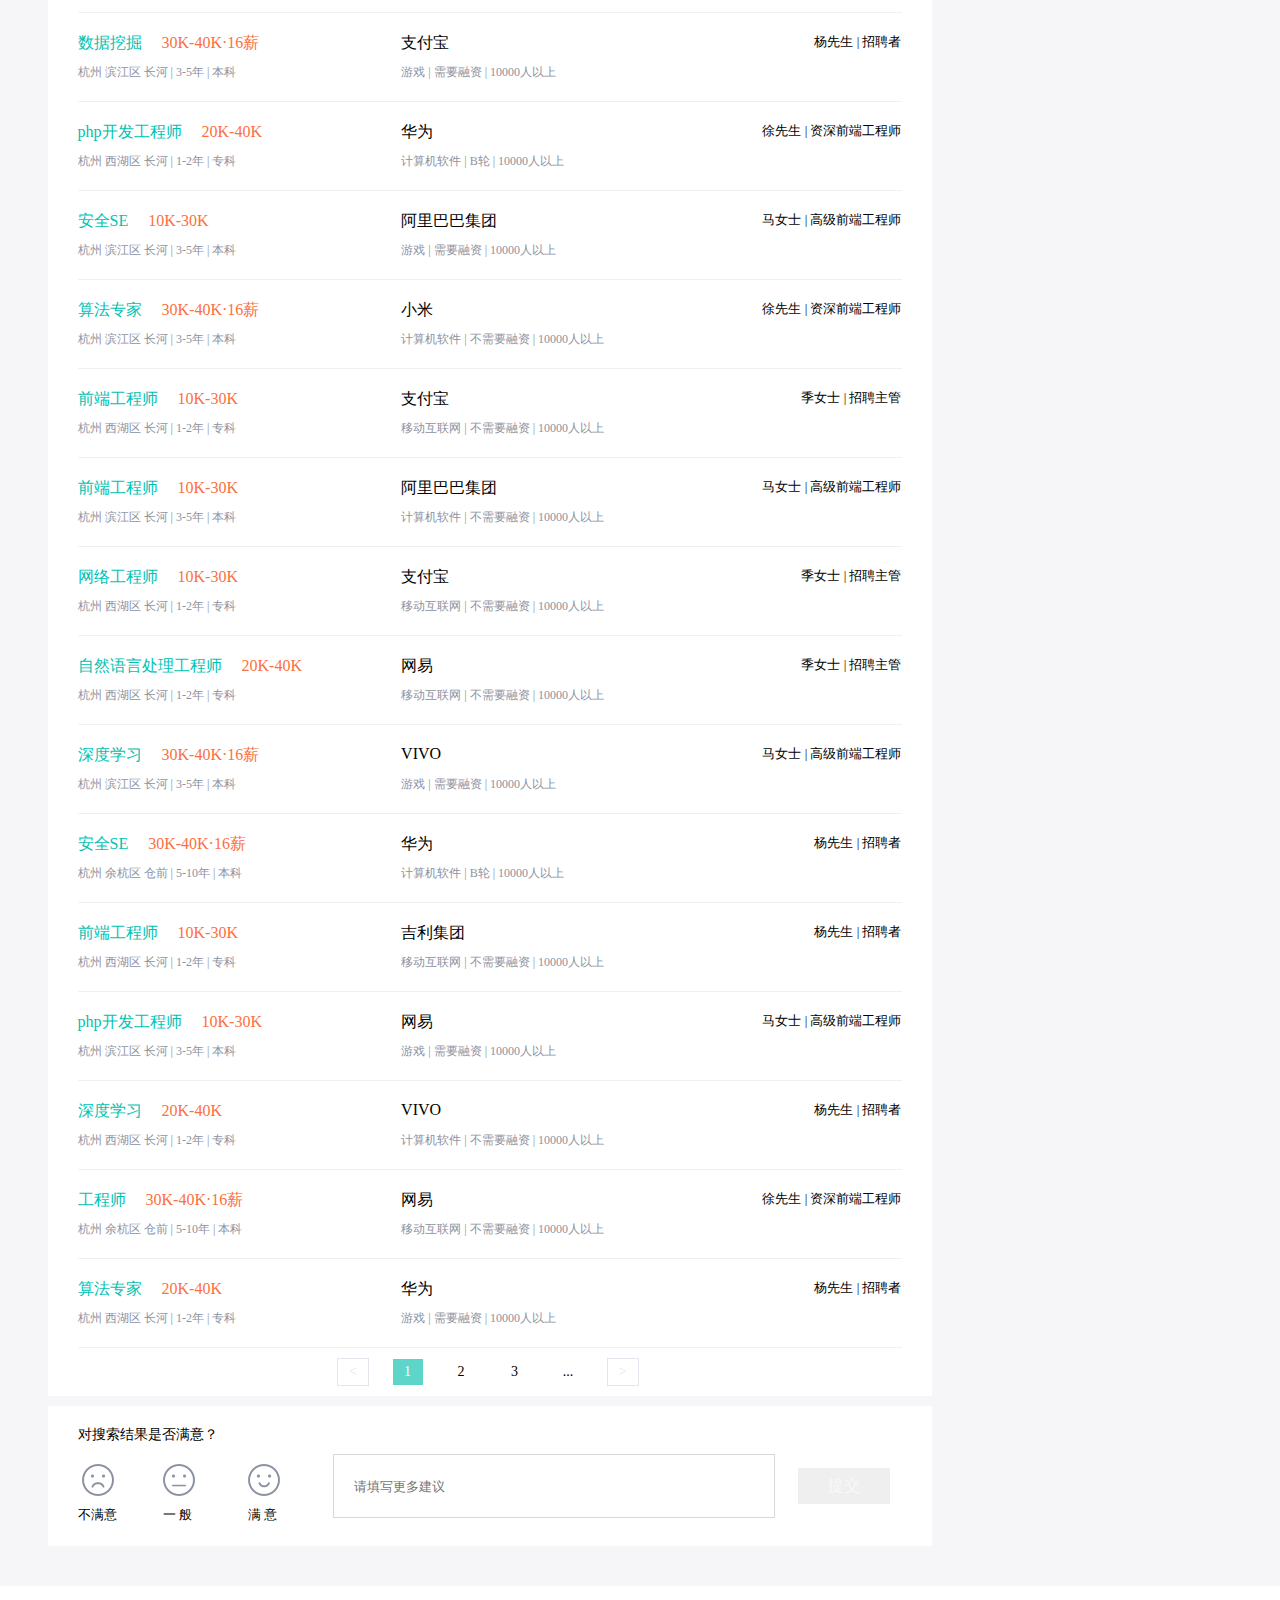
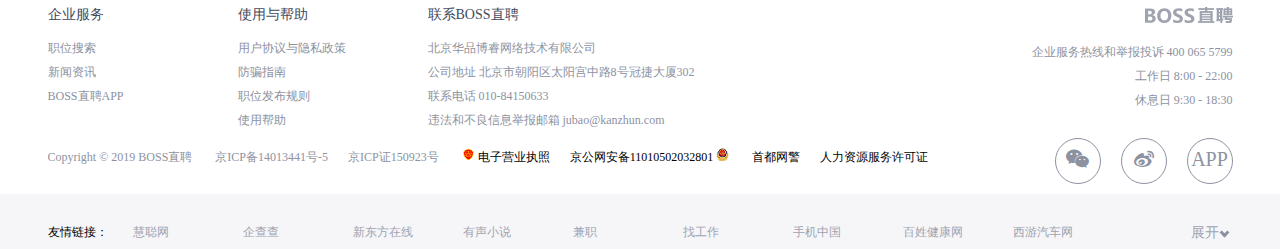
==== commit c57779b0: "last" ====
--- a/job.html
+++ b/job.html
@@ -11,8 +11,8 @@
     <meta name="applicable-device" content="pc">
     <meta name="mobile-agent" content="format=html5;url=https://m.zhipin.com/">
     <link rel="stylesheet" href="./styles/public.css">
+    <link rel="stylesheet" href="./font-awesome-4.7.0/css/font-awesome.min.css">
     <link rel="stylesheet" href="./styles/job.css">
-    <link rel="stylesheet" href="./font-awesome-4.7.0/css/font-awesome.min.css">
     <script src="./mock/mock.js"></script>
     <script src="./scripts/job.js"></script>
 </head>
@@ -39,8 +39,8 @@
                     </div>
 
                     <ul class="floatLeft">
-                        <li id="home">首页</li>
-                        <li id="position" class="active">职位</li>
+                        <li id="home"><a href="./index.html" target="_self">首页</a> </li>
+                        <li id="position" class="active"> <a href="./job.html">职位</a> </li>
                         <li id="company">公司</li>
                         <li id="app">APP</li>
                         <li id="information">资讯</li>
@@ -213,61 +213,93 @@
             </div>
         </div>
 
-        <main>
-            <div class="wrap">
-                <div id="mainLeft">
-
-                </div>
+
+
+    </header>
+
+    <main>
+        <div class="wrap">
+            <div id="mainLeft">
                 <div id="mainRight">
-
-                </div>
-                <div id="bottomNav">
+                    <div class="personBox">
+                        <p>各大行业职位任你选</p>
+                        <div class="phoneBox">
+                            <div class="phone floatLeft">
+                                <i class="fa fa-mobile" aria-hidden="true"></i>+86
+                            </div>
+                            <input class="floatLeft" type="text" placeholder="手机号">
+                        </div>
+                        <div class="rollDivBox">
+                            <input type="text">
+                        </div>
+                        <div class="messageBox">
+                            <i class="fa fa-envelope-o fa-fw floatLeft"></i>
+                            <input type="text" class="floatLeft" placeholder="短信验证码">
+                            <span class="floatLeft">发送验证码</span>
+                        </div>
+                        <div class="btnBox">
+                            登录/注册
+                        </div>
+                        <div class="checkBox">
+                            <input type="checkbox">
+                            我已同意用户协议以及隐私政策
+                        </div>
+                    </div>
+                    <div class="uploadBox">
+                        <button>上传简历一键注册</button>
+                    </div>
+                    <div class="imgBox">
+                        <img src="./images/pro-1.png" alt="">
+                        <img src="./images/pro-2.png" alt="">
+                    </div>
+                </div>
+            </div>
+
+
+
+            <div id="bottomNav">
+                <div>
+                    <span id="prev">
+                        <</span> <span class="">1
+                    </span>
+                    <span class="">2</span>
+                    <span class="">3</span>
+                    <span>...</span>
+                    <span id="next">></span>
+                </div>
+            </div>
+
+            <div id="pleased">
+                <div id="PleasedF">
+                    对搜索结果是否满意？
+                </div>
+                <div>
+                    <div class="noBox">
+                        <div class="no">
+
+                        </div>
+                        不满意
+                    </div>
+                    <div class="norBox">
+                        <div class="nor">
+
+                        </div>
+                        一 般
+                    </div>
+                    <div class="yesBox">
+                        <div class="yes">
+
+                        </div>
+                        满 意
+                    </div>
                     <div>
-                        <span>
-                            <</span> <span class="">1
-                        </span>
-                        <span class="">2</span>
-                        <span class="">3</span>
-                        <span>...</span>
-                        <span>></span>
-                    </div>
-                </div>
-
-                <div id="pleased">
-                    <div id="PleasedF">
-                        对搜索结果是否满意？
-                    </div>
-                    <div>
-                        <div class="noBox">
-                            <div class="no">
-
-                            </div>
-                            不满意
-                        </div>
-                        <div class="norBox">
-                            <div class="nor">
-
-                            </div>
-                            一 般
-                        </div>
-                        <div class="yesBox">
-                            <div class="yes">
-
-                            </div>
-                            满 意
-                        </div>
-                        <div>
-                            <input id="pleasedInput" type="text" placeholder="请填写更多建议">
-                            <button id="pleasedBtn">提交</button>
-                        </div>
-                    </div>
-                </div>
-            </div>
-        </main>
-
-    </header>
-
-
+                        <input id="pleasedInput" type="text" placeholder="请填写更多建议">
+                        <button id="pleasedBtn">提交</button>
+                    </div>
+                </div>
+            </div>
+        </div>
+    </main>
 
 
     <footer>
--- a/styles/job.css
+++ b/styles/job.css
@@ -15,6 +15,19 @@
     border: 1px solid #55cbc4;
     margin: 1px;
 }
+
+#headerNav #position a{
+    color: #00d7c6;
+}
+
+#headerNav ul li a{
+    color: white;
+} 
+
+#headerNav ul li:hover a{
+    color: #00d7c6;
+    transition: all 500ms;
+} 
 
 .formActive{
     box-shadow: 0px 0px 5px 1px rgba(0, 0, 0, .2);
@@ -239,6 +252,10 @@
     margin: 0 auto;
     display: fixed;
     box-shadow: 0px 0px 5px 5px rgba(0, 0, 0, .2);
+    position: absolute;
+    z-index: 999;
+    left: 25%;
+    top: 25%;    
 }
 
 .close{
@@ -303,13 +320,35 @@
     width: 884px;
     background: white;
     margin-top: 30px;
-}
+    position: relative;
+}
+
+.mainLeftBtn{
+    width: 114px;
+    height: 38px;
+    background: #00d7c6;
+    color:white;
+    font-size: 16px;
+    position: absolute;
+    cursor: pointer;
+    top: 0px;
+    right: 0px;
+    margin-top: 30px;
+    margin-right: 40px;
+}
+
+.mainLeftBtn:hover{
+    background: #6adbcf;
+    transition: all 500ms;
+}
+
 
 #mainLeft ul li{
     width: 854px;
     height: 69px;
     cursor: pointer;
     padding: 20px  0 0 30px;
+    position: relative;
 }
 
 #mainLeft ul li:hover{
@@ -328,6 +367,31 @@
     font-size: 16px;
 }
 
+#mainLeft ul li .details{
+    width: 500px;
+    height: 419px;
+    position: absolute;
+    top: 20px;
+    left: 80px;
+    background: white;
+    box-shadow: 0px 0px 5px 5px rgba(0, 0, 0, .2);
+    padding: 20px;
+    font-size: 16px;
+    z-index: 99;
+}
+
+#mainLeft ul li .details div:first-child{
+    font-size: 16px;
+    width: 100%;
+}
+
+#mainLeft ul li .details div:last-child{
+    width: 100%;
+    margin-top: 20px;
+    font-size: 13px;
+    color: #8d92a1;
+}
+
 #mainLeft ul li div:first-child span:first-child{
     color:#00c2b3;
 }
@@ -343,10 +407,16 @@
     left: 39%;
 }
 
-#mainLeft ul li span:nth-child(2){
+#mainLeft  ul li div:first-child span:nth-child(2){
     color:#fc703e;
     margin-left: 20px;
 }
+
+#mainLeft ul li div:nth-child(2) span:nth-child(2){
+    margin-left: 9px;
+}
+
+
 
 #mainLeft ul li span:nth-child(3){
     position: absolute;
@@ -481,6 +551,7 @@
     font-size: 13px;
     border: 1px solid #d6d8dd;
     outline: none;
+    text-indent: 20px;
 }
 
 #pleasedBtn{
@@ -490,4 +561,118 @@
     font-size: 16px;
     margin-left: 20px ;
     outline: none;
+}
+
+#mainRight{
+    width: 284px;
+    float: right;
+    position: absolute;
+    top: 0px;
+    right: -320px;
+}
+
+.personBox{
+    width: 284px;
+    height: 395px;
+    background: #6adbcf;
+}
+
+.personBox p{
+    width: 145px;
+    color: white;
+    font-size: 16px;
+    margin: 0 auto;
+    font-weight: 900;
+    padding-top: 20px;
+}
+
+.phone{
+    color: #8d92a1;
+}
+
+.phone i{
+    color: #e3e7ed;
+    transform: scale(2);
+    margin-right: 10px;
+}
+
+.phoneBox,
+.rollDivBox,
+.messageBox,
+.btnBox
+{
+    width: 180px;
+    height: 22px;
+    background: white;
+    padding: 10px;
+    margin-top:30px ;
+    margin-left:35px ;
+}
+
+.checkBox{
+    width: 180px;
+    height: 22px;
+    padding: 10px;
+    margin-top:20px ;
+    margin-left:35px ;
+}
+
+.phoneBox input{
+    width: 100px;
+    margin-left: 20px;
+}
+
+.messageBox input{
+    width: 90px;
+}
+
+.messageBox span{
+    width: 70px;
+    display: inline-block;
+    cursor:pointer;
+    color: #00c2b3;
+}
+
+.messageBox i{
+    color: #d6d8dd;
+}
+
+.btnBox{
+    text-align: center;
+    font-size: 16px;
+    color: #55cbc4;
+    cursor: pointer;
+}
+
+.checkBox{
+    width: 190px;
+    font-size: 12px;
+    color: white;
+}
+
+.uploadBox{
+    margin-top: 15px;
+    background: white;
+    padding: 20px 30px;
+}
+
+.uploadBox button{
+    width: 205px;
+    height: 50px;
+    line-height: 50px;
+    color: white;
+    background: #55cbc4;
+    margin: 0 auto;
+    cursor: pointer;
+}
+
+.uploadBox button:hover{
+    background: #6adbcf;
+    transition: all 500ms;
+}
+
+.imgBox img{
+    margin-top: 20px;
+    width: 284px;
+    height: 160px;
 }